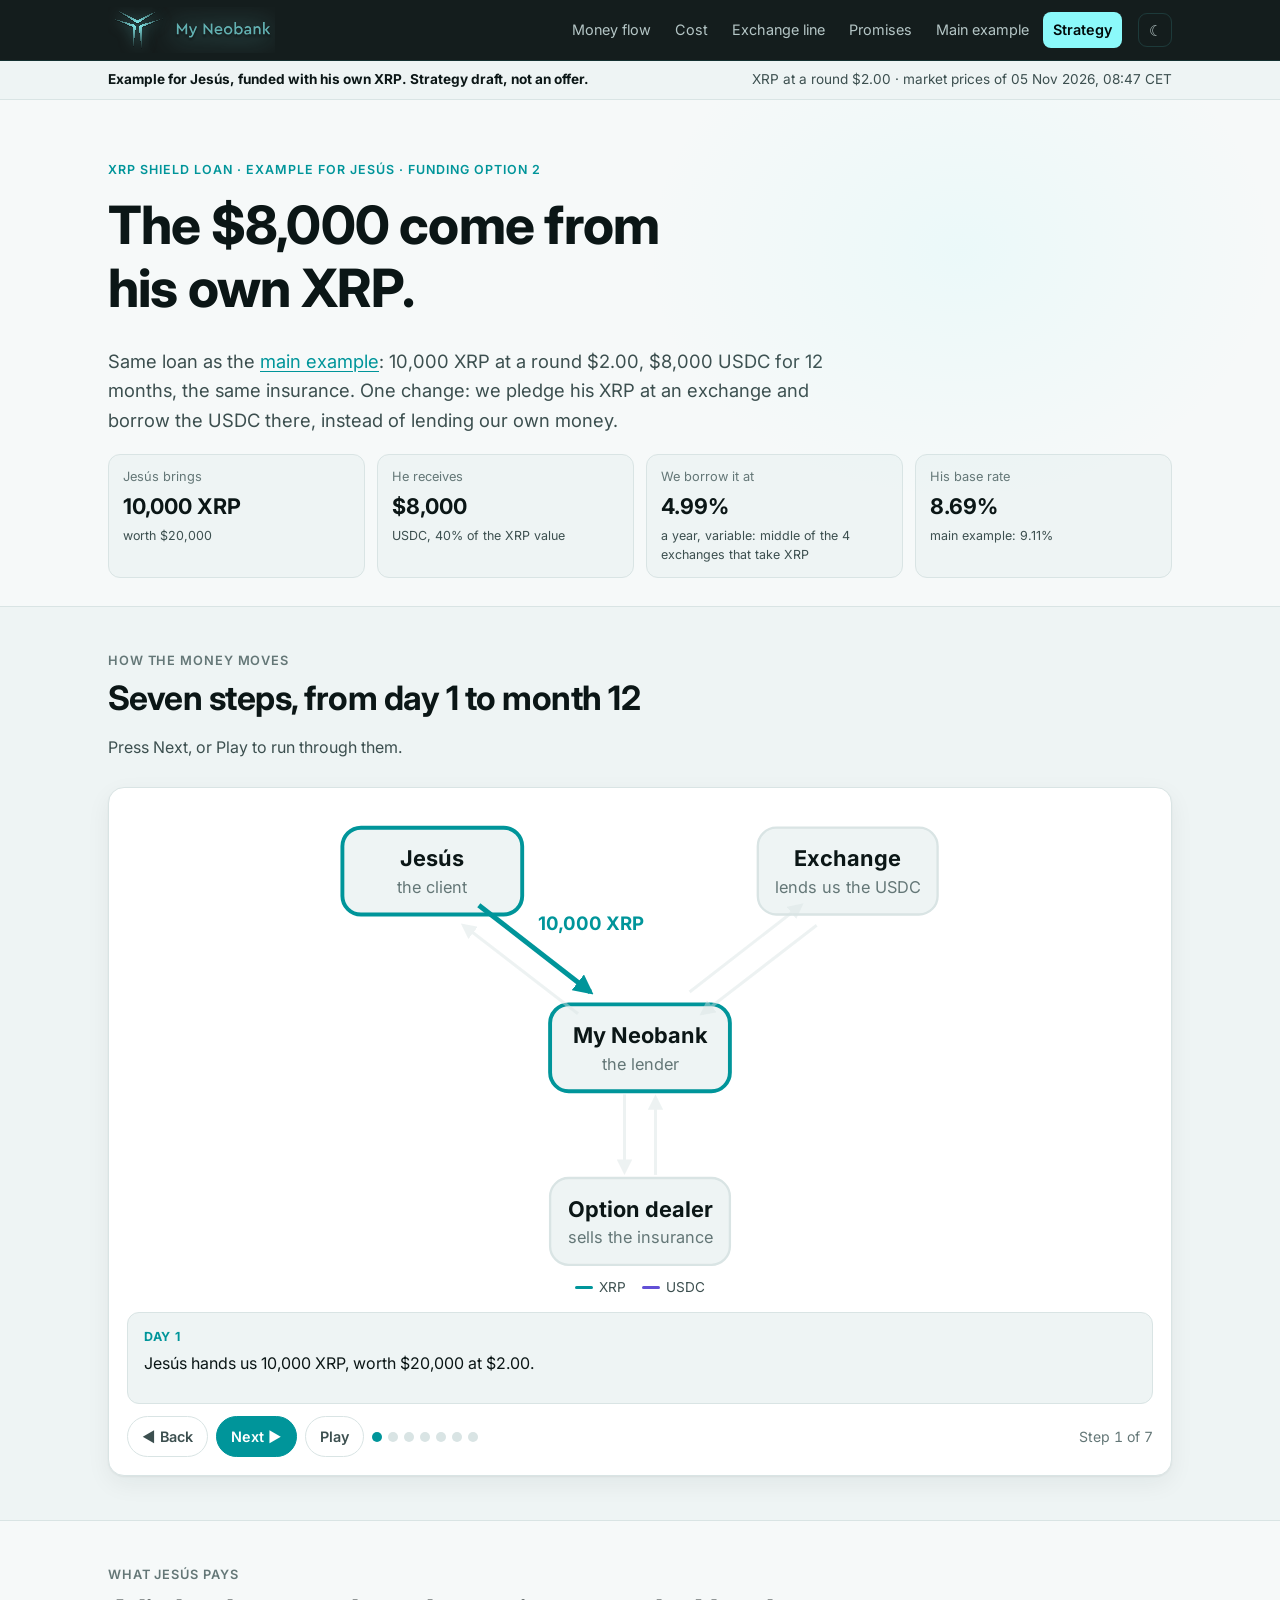
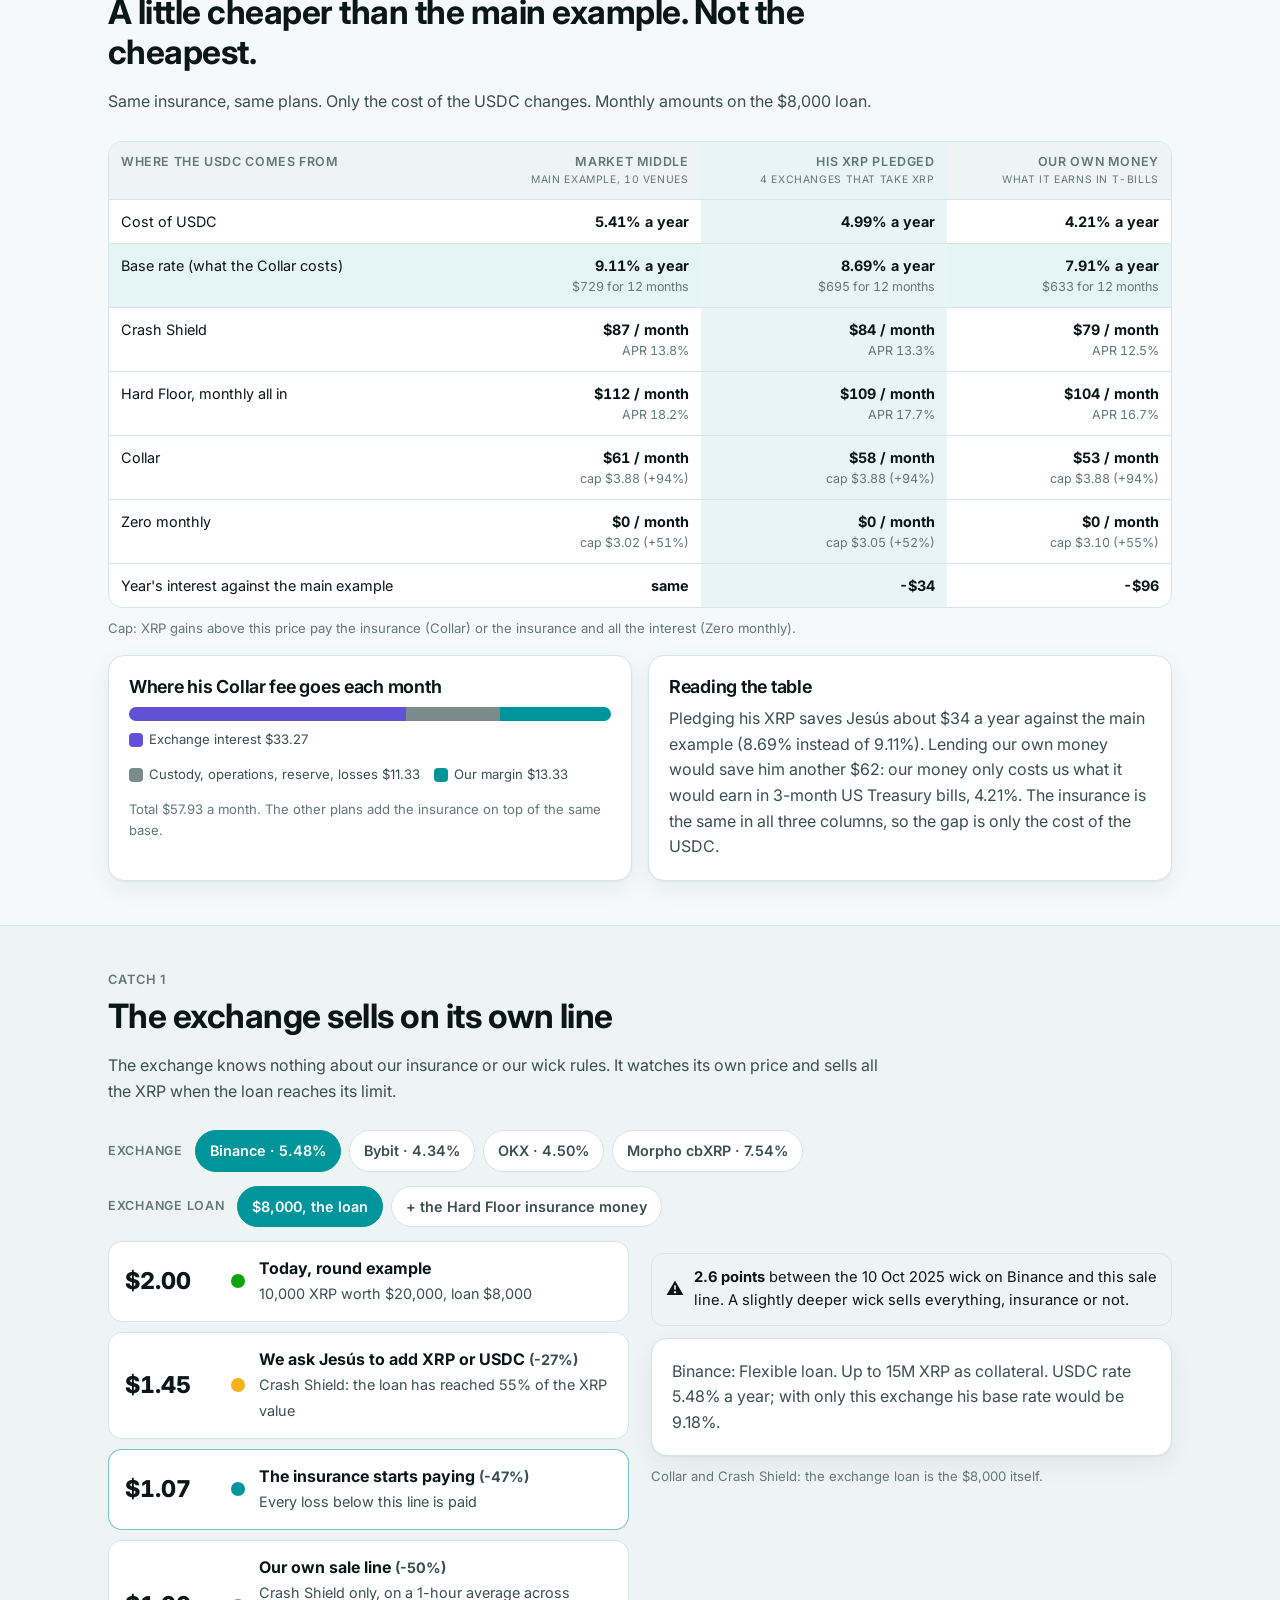
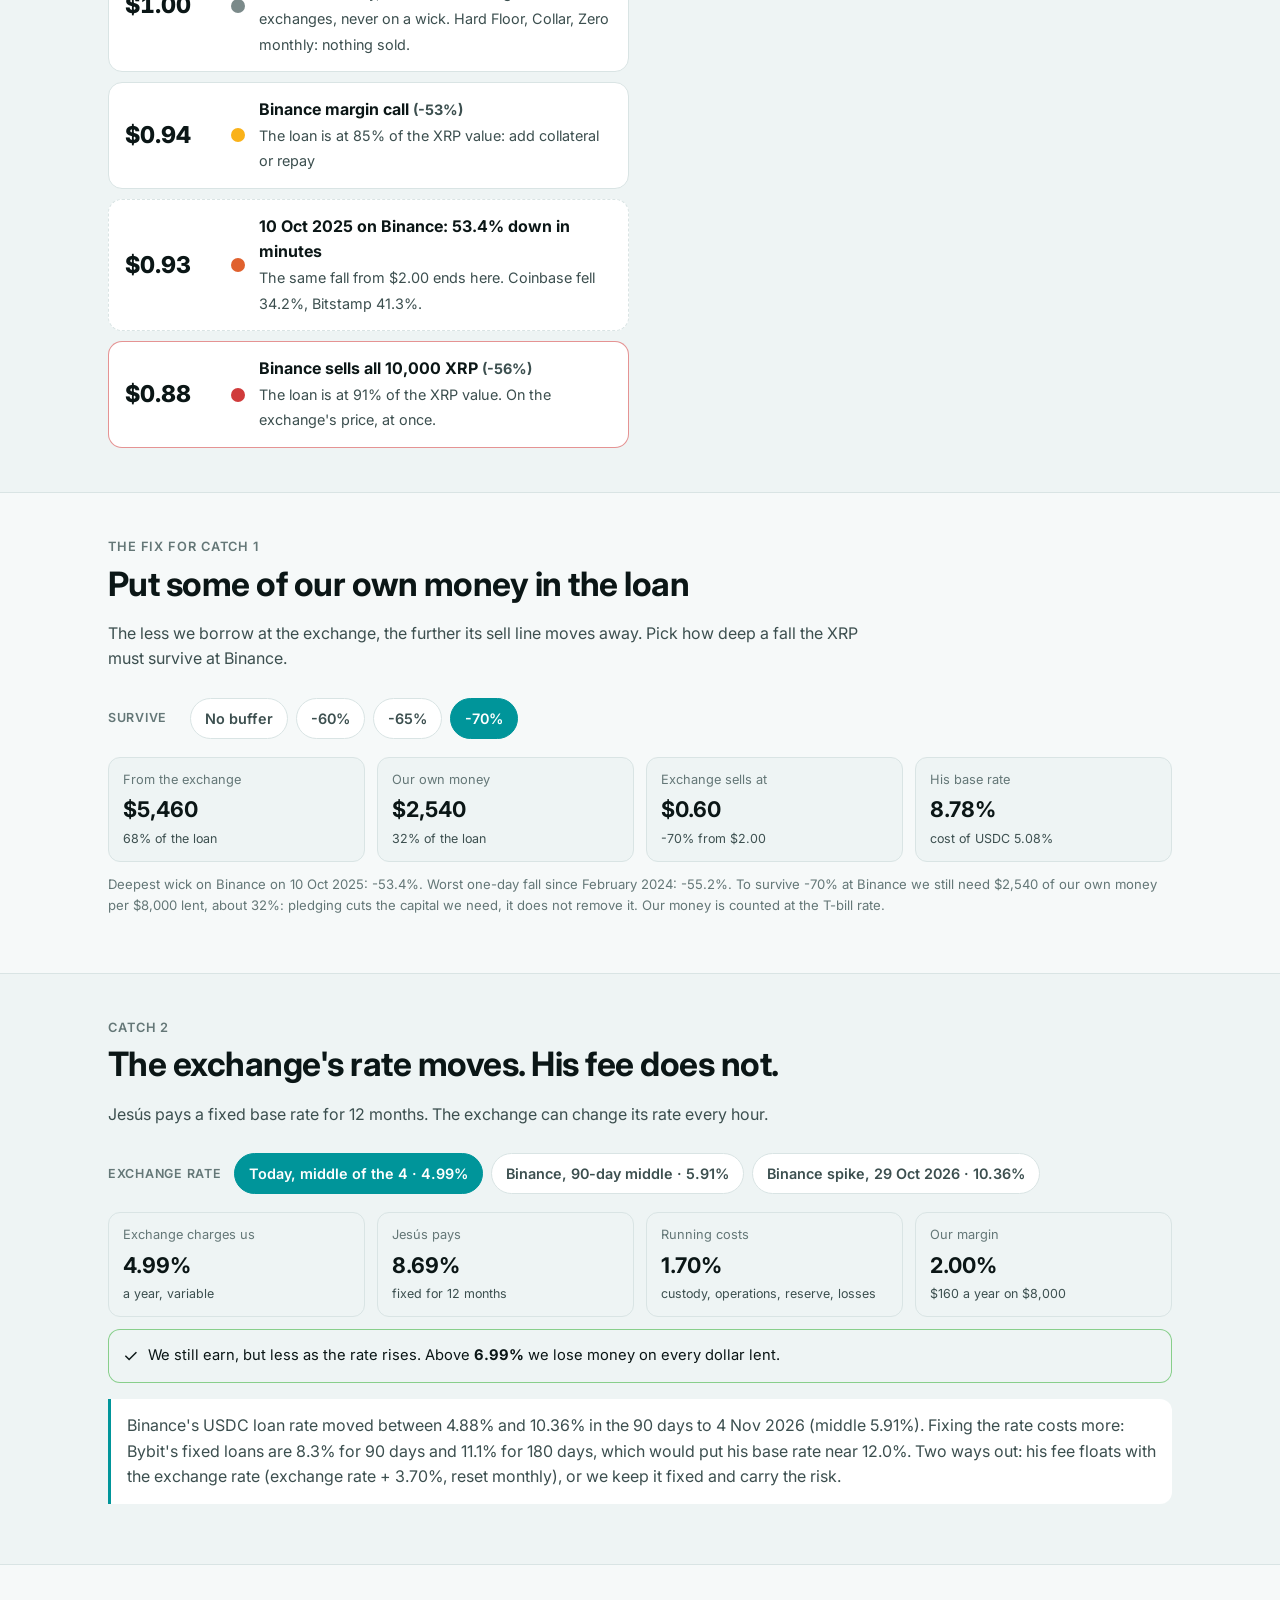
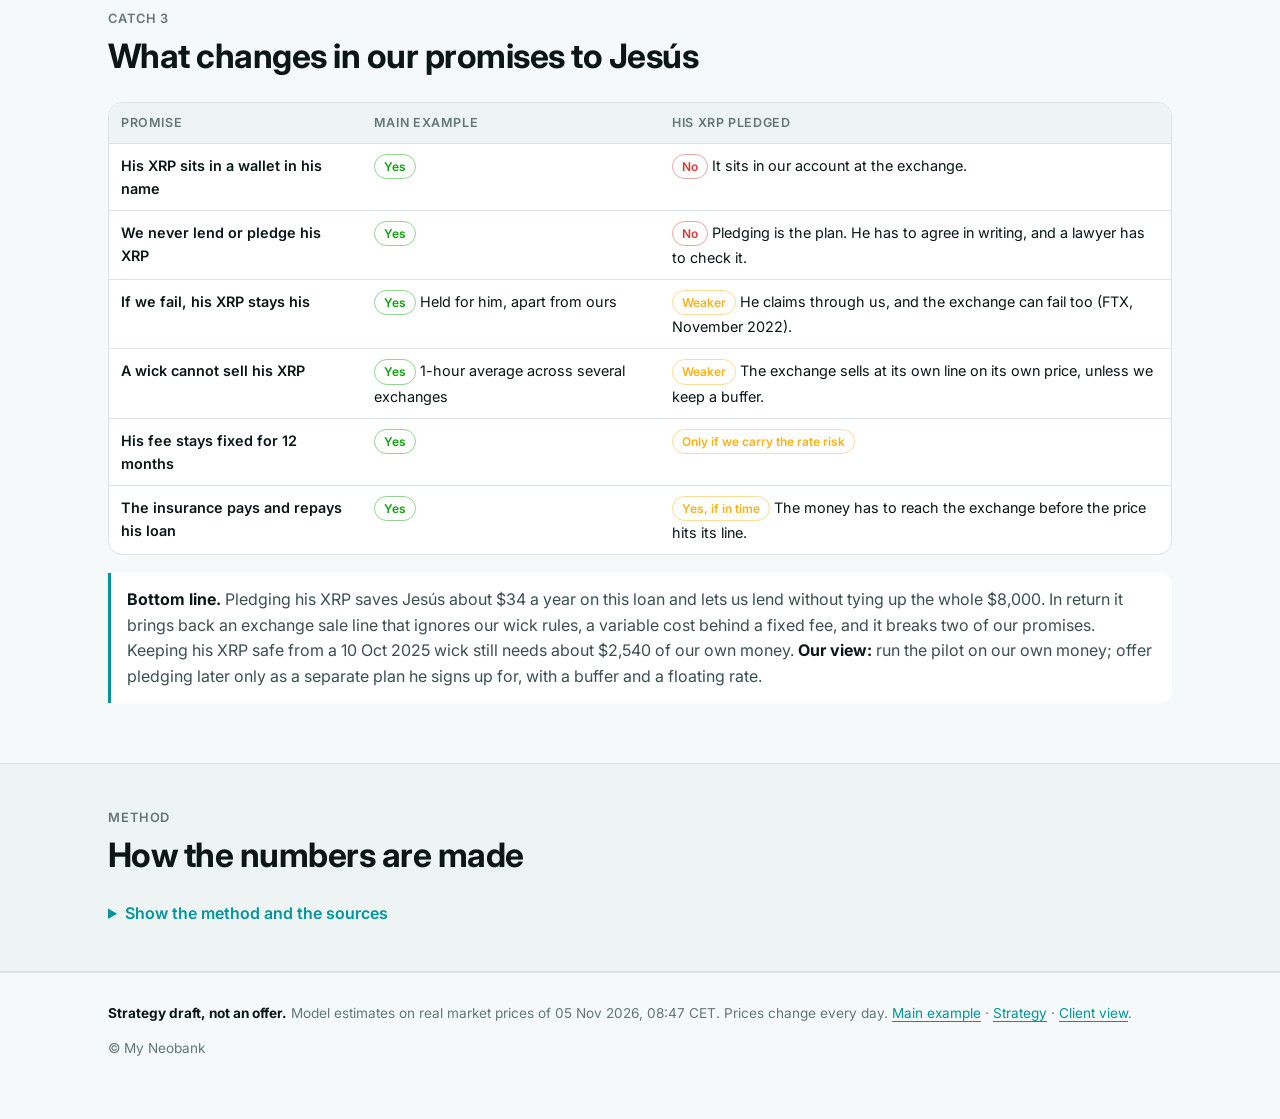
==== jesus-pledge.html @ 344ff929 "Add Jesús example funded by pledging his XRP at an exchange (5 Nov 2026 data) Co-Authored-By: Claude" ====
<!doctype html>
<html lang="en">
<head>
<meta charset="utf-8">
<meta name="viewport" content="width=device-width, initial-scale=1">
<meta name="robots" content="noindex, nofollow">
<title>Jesús, pledged XRP | My Neobank</title>
<meta name="description" content="The Jesús example funded with his own XRP: we pledge the 10,000 XRP at an exchange, borrow the USDC there and lend it to him. What it costs, and what it breaks.">
<link rel="icon" href="assets/favicon.svg" type="image/svg+xml">
<link rel="preconnect" href="https://fonts.googleapis.com">
<link rel="preconnect" href="https://fonts.gstatic.com" crossorigin>
<link href="https://fonts.googleapis.com/css2?family=Inter:wght@400;500;600;700;800&display=swap" rel="stylesheet">
<link rel="stylesheet" href="assets/style.css?v=7">
<style>
  .flow-card { padding: 18px; }
  .flow { display: block; width: 100%; max-width: 620px; height: auto; margin: 0 auto; }
  .flow .node rect { fill: var(--surface-2); stroke: var(--line); stroke-width: 1.5; transition: stroke .3s; }
  .flow .node.on rect { stroke: var(--brand); stroke-width: 2.5; }
  .flow .node .nm { fill: var(--text); font-size: 14px; font-weight: 700; }
  .flow .node .sb { fill: var(--muted); font-size: 10.5px; }
  .flow .arr { fill: none; stroke: var(--line); stroke-width: 2; opacity: .45; marker-end: url(#m-off); transition: opacity .35s, stroke .35s, stroke-width .35s; }
  .flow .arr.on { opacity: 1; stroke-width: 3.2; }
  .flow .arr.on.xrp { stroke: var(--brand); marker-end: url(#m-xrp); }
  .flow .arr.on.usd { stroke: var(--series-3); marker-end: url(#m-usd); }
  .flow .lab { font-size: 12px; font-weight: 700; opacity: 0; transition: opacity .35s; }
  .flow .lab.on { opacity: 1; }
  .flow .lab.xrp { fill: var(--brand); } .flow .lab.usd { fill: var(--series-3); }
  .flow-key { display: flex; gap: 16px; flex-wrap: wrap; justify-content: center; font-size: .85rem; color: var(--text-2); margin-top: 6px; }
  .flow-key i { display: inline-block; width: 18px; height: 3px; border-radius: 2px; vertical-align: middle; margin-right: 6px; }
  .cap { margin-top: 14px; padding: 14px 16px; border-radius: 12px; background: var(--surface-2); border: 1px solid var(--line); min-height: 92px; }
  .cap .tag { font-size: .78rem; font-weight: 700; letter-spacing: .06em; text-transform: uppercase; color: var(--brand); }
  .cap p { margin: 4px 0 0; color: var(--text); }
  .stepper { display: flex; gap: 8px; align-items: center; flex-wrap: wrap; margin-top: 12px; }
  .stepper .count { color: var(--muted); font-size: .88rem; margin-left: auto; font-variant-numeric: tabular-nums; }
  .dots { display: flex; gap: 6px; }
  .dots button { width: 10px; height: 10px; border-radius: 50%; border: 0; padding: 0; background: var(--line); cursor: pointer; }
  .dots button[aria-current="step"] { background: var(--brand); }
  .ways th.pl, .ways td.pl { background: color-mix(in srgb, var(--brand) 9%, transparent); }
  .ways th small, .ways td small { display: block; font-weight: 400; color: var(--muted); }
  .ways td.num { white-space: nowrap; }
  .split { display: flex; height: 14px; border-radius: 7px; overflow: hidden; margin: 10px 0 8px; }
  .split i { display: block; height: 100%; }
  .rung.warn .dot { background: var(--warning); }
  .rung.ours .dot { background: var(--neutral); }
  .rung.wick .dot { background: var(--series-plain); }
  .rung.wick { border-style: dashed; }
  .rung.sell { border-color: color-mix(in srgb, var(--critical) 55%, transparent); }
  .status.good { border-color: color-mix(in srgb, var(--good) 45%, transparent); }
  .status.bad { border-color: color-mix(in srgb, var(--critical) 55%, transparent); }
  .venue-row { margin: 4px 0 14px; }
  .prom td:first-child { font-weight: 600; color: var(--text); }
  @media (prefers-reduced-motion: reduce) { .flow * { transition: none !important; } }
</style>
</head>
<body>
<header class="top">
  <div class="wrap">
    <a class="logo" href="index.html" aria-label="My Neobank home"><img src="assets/logo.svg" alt="My Neobank"></a>
    <nav class="nav" aria-label="Sections">
      <a class="hide-sm" href="#flow">Money flow</a>
      <a class="hide-sm" href="#cost">Cost</a>
      <a class="hide-sm" href="#line">Exchange line</a>
      <a class="hide-sm" href="#promises">Promises</a>
      <a class="hide-xs" href="jesus.html">Main example</a>
      <a class="cta" href="strategy.html">Strategy</a>
    </nav>
    <button class="theme-btn" type="button" aria-label="Switch theme"></button>
  </div>
</header>
<div class="banner"><div class="wrap"><span><strong>Example for Jesús, funded with his own XRP. Strategy draft, not an offer.</strong></span><span>XRP at a round $2.00 &middot; market prices of <span data-snap="generated_cet"></span></span></div></div>

<main>
<section class="hero">
  <div class="wrap">
    <span class="eyebrow">XRP Shield Loan &middot; example for Jesús &middot; funding option 2</span>
    <h1>The $8,000 come from<br>his own XRP.</h1>
    <p class="lead">Same loan as the <a href="jesus.html">main example</a>: 10,000 XRP at a round $2.00, $8,000 USDC for 12 months, the same insurance.
      One change: we pledge his XRP at an exchange and borrow the USDC there, instead of lending our own money.</p>
    <div class="out facts">
      <div class="o"><div class="k">Jesús brings</div><div class="v">10,000 XRP</div><div class="h">worth $20,000</div></div>
      <div class="o"><div class="k">He receives</div><div class="v">$8,000</div><div class="h">USDC, 40% of the XRP value</div></div>
      <div class="o"><div class="k">We borrow it at</div><div class="v" id="f-fund"></div><div class="h">a year, variable: middle of the 4 exchanges that take XRP</div></div>
      <div class="o"><div class="k">His base rate</div><div class="v" id="f-base"></div><div class="h">main example: <span id="f-main"></span></div></div>
    </div>
  </div>
</section>

<section class="alt" id="flow">
  <div class="wrap">
    <div class="section-head"><div class="kicker">How the money moves</div><h2>Seven steps, from day 1 to month 12</h2>
      <p>Press Next, or Play to run through them.</p></div>
    <div class="card flow-card">
      <svg class="flow" viewBox="0 0 400 300" role="img" aria-labelledby="flow-t">
        <title id="flow-t">Money flow: Jesús, My Neobank, the exchange and the option dealer</title>
        <defs>
          <marker id="m-off" viewBox="0 0 10 10" refX="8" refY="5" markerWidth="5" markerHeight="5" orient="auto-start-reverse"><path d="M0 0L10 5L0 10z" style="fill:var(--line)"/></marker>
          <marker id="m-xrp" viewBox="0 0 10 10" refX="8" refY="5" markerWidth="4" markerHeight="4" orient="auto-start-reverse"><path d="M0 0L10 5L0 10z" style="fill:var(--brand)"/></marker>
          <marker id="m-usd" viewBox="0 0 10 10" refX="8" refY="5" markerWidth="4" markerHeight="4" orient="auto-start-reverse"><path d="M0 0L10 5L0 10z" style="fill:var(--series-3)"/></marker>
        </defs>
        <g class="node" data-n="J"><rect x="8" y="14" width="116" height="56" rx="12"/><text class="nm" x="66" y="39" text-anchor="middle">Jesús</text><text class="sb" x="66" y="56" text-anchor="middle">the client</text></g>
        <g class="node" data-n="E"><rect x="276" y="14" width="116" height="56" rx="12"/><text class="nm" x="334" y="39" text-anchor="middle">Exchange</text><text class="sb" x="334" y="56" text-anchor="middle">lends us the USDC</text></g>
        <g class="node" data-n="M"><rect x="142" y="128" width="116" height="56" rx="12"/><text class="nm" x="200" y="153" text-anchor="middle">My Neobank</text><text class="sb" x="200" y="170" text-anchor="middle">the lender</text></g>
        <g class="node" data-n="D"><rect x="142" y="240" width="116" height="56" rx="12"/><text class="nm" x="200" y="265" text-anchor="middle">Option dealer</text><text class="sb" x="200" y="282" text-anchor="middle">sells the insurance</text></g>
        <line class="arr" data-a="jm" x1="96" y1="64" x2="168" y2="120"/>
        <line class="arr" data-a="mj" x1="160" y1="134" x2="86" y2="77"/>
        <line class="arr" data-a="me" x1="232" y1="120" x2="304" y2="64"/>
        <line class="arr" data-a="em" x1="314" y1="77" x2="240" y2="134"/>
        <line class="arr" data-a="md" x1="190" y1="186" x2="190" y2="236"/>
        <line class="arr" data-a="dm" x1="210" y1="238" x2="210" y2="188"/>
        <text class="lab" data-l="jm" x="134" y="80"></text>
        <text class="lab" data-l="mj" x="14" y="104"></text>
        <text class="lab" data-l="me" x="266" y="80" text-anchor="end"></text>
        <text class="lab" data-l="em" x="390" y="104" text-anchor="end"></text>
        <text class="lab" data-l="md" x="182" y="216" text-anchor="end"></text>
        <text class="lab" data-l="dm" x="218" y="216"></text>
      </svg>
      <div class="flow-key"><span><i style="background:var(--brand)"></i>XRP</span><span><i style="background:var(--series-3)"></i>USDC</span></div>
      <div class="cap" aria-live="polite"><div class="tag" id="cap-tag"></div><p id="cap-text"></p></div>
      <div class="stepper">
        <button class="chip" type="button" id="st-back">&#9664; Back</button>
        <button class="chip" type="button" id="st-next" aria-pressed="true">Next &#9654;</button>
        <button class="chip" type="button" id="st-play">Play</button>
        <div class="dots" id="st-dots" aria-label="Steps"></div>
        <span class="count" id="st-count"></span>
      </div>
    </div>
  </div>
</section>

<section id="cost">
  <div class="wrap">
    <div class="section-head"><div class="kicker">What Jesús pays</div><h2>A little cheaper than the main example. Not the cheapest.</h2>
      <p>Same insurance, same plans. Only the cost of the USDC changes. Monthly amounts on the $8,000 loan.</p></div>
    <div class="tbl-wrap"><table class="ways">
      <thead><tr><th>Where the USDC comes from</th><th class="num">Market middle<small>main example, 10 venues</small></th><th class="num pl">His XRP pledged<small>4 exchanges that take XRP</small></th><th class="num">Our own money<small>what it earns in T-bills</small></th></tr></thead>
      <tbody id="w-tbl"></tbody></table></div>
    <p class="note" style="margin-top:10px">Cap: XRP gains above this price pay the insurance (Collar) or the insurance and all the interest (Zero monthly).</p>
    <div class="grid g2" style="margin-top:16px">
      <div class="card"><h3>Where his Collar fee goes each month</h3>
        <div class="split" id="sp-bar"></div>
        <div class="feekey" id="sp-key"></div>
        <p class="note" id="sp-note" style="margin-top:10px"></p></div>
      <div class="card"><h3>Reading the table</h3><p id="w-note"></p></div>
    </div>
  </div>
</section>

<section class="alt" id="line">
  <div class="wrap">
    <div class="section-head"><div class="kicker">Catch 1</div><h2>The exchange sells on its own line</h2>
      <p>The exchange knows nothing about our insurance or our wick rules. It watches its own price and sells all the XRP when the loan reaches its limit.</p></div>
    <div class="btnrow venue-row" id="v-row"><span class="lbl">Exchange</span></div>
    <div class="btnrow venue-row"><span class="lbl">Exchange loan</span>
      <button class="chip" type="button" data-what="loan">$8,000, the loan</button>
      <button class="chip" type="button" data-what="floor">+ the Hard Floor insurance money</button>
    </div>
    <div class="cols">
      <div class="ladder" id="ladder"></div>
      <div>
        <div class="status" id="l-status"></div>
        <div class="card" style="margin-top:12px"><p id="l-venue"></p></div>
        <p class="note" style="margin-top:10px" id="l-note"></p>
      </div>
    </div>
  </div>
</section>

<section id="buffer">
  <div class="wrap">
    <div class="section-head"><div class="kicker">The fix for catch 1</div><h2>Put some of our own money in the loan</h2>
      <p>The less we borrow at the exchange, the further its sell line moves away. Pick how deep a fall the XRP must survive at <span id="b-venue"></span>.</p></div>
    <div class="btnrow" id="b-row"><span class="lbl">Survive</span></div>
    <div class="out facts" id="b-out"></div>
    <p class="note" style="margin-top:12px" id="b-note"></p>
  </div>
</section>

<section class="alt" id="rate">
  <div class="wrap">
    <div class="section-head"><div class="kicker">Catch 2</div><h2>The exchange's rate moves. His fee does not.</h2>
      <p>Jesús pays a fixed base rate for 12 months. The exchange can change its rate every hour.</p></div>
    <div class="btnrow" id="r-row"><span class="lbl">Exchange rate</span></div>
    <div class="out facts" id="r-out"></div>
    <div class="status" id="r-status"></div>
    <div class="callout"><p id="r-note"></p></div>
  </div>
</section>

<section id="promises">
  <div class="wrap">
    <div class="section-head"><div class="kicker">Catch 3</div><h2>What changes in our promises to Jesús</h2></div>
    <div class="tbl-wrap"><table class="prom">
      <thead><tr><th>Promise</th><th>Main example</th><th>His XRP pledged</th></tr></thead>
      <tbody>
        <tr><td>His XRP sits in a wallet in his name</td><td><span class="pill ok">Yes</span></td><td><span class="pill bad">No</span> It sits in our account at the exchange.</td></tr>
        <tr><td>We never lend or pledge his XRP</td><td><span class="pill ok">Yes</span></td><td><span class="pill bad">No</span> Pledging is the plan. He has to agree in writing, and a lawyer has to check it.</td></tr>
        <tr><td>If we fail, his XRP stays his</td><td><span class="pill ok">Yes</span> Held for him, apart from ours</td><td><span class="pill warn">Weaker</span> He claims through us, and the exchange can fail too (FTX, November 2022).</td></tr>
        <tr><td>A wick cannot sell his XRP</td><td><span class="pill ok">Yes</span> 1-hour average across several exchanges</td><td><span class="pill warn">Weaker</span> The exchange sells at its own line on its own price, unless we keep a buffer.</td></tr>
        <tr><td>His fee stays fixed for 12 months</td><td><span class="pill ok">Yes</span></td><td><span class="pill warn">Only if we carry the rate risk</span></td></tr>
        <tr><td>The insurance pays and repays his loan</td><td><span class="pill ok">Yes</span></td><td><span class="pill warn">Yes, if in time</span> The money has to reach the exchange before the price hits its line.</td></tr>
      </tbody></table></div>
    <div class="callout" style="margin-top:18px"><p id="bottom"></p></div>
  </div>
</section>

<section class="alt" id="method">
  <div class="wrap">
    <div class="section-head"><div class="kicker">Method</div><h2>How the numbers are made</h2></div>
    <details class="more"><summary>Show the method and the sources</summary>
      <ul class="clean">
        <li><strong>Same model as the <a href="jesus.html">main example</a></strong>, same snapshot: option prices from Deribit pulled <span data-snap="generated_utc"></span>, USDC rates read <span id="m-fund"></span>. All dollar figures use XRP at $2.00 and a 40% loan.</li>
        <li><strong>His XRP pledged</strong>: cost of USDC = middle of the 4 venues in the USDC table that accept XRP as collateral (<span id="m-venues"></span>), plus the same <span id="m-run"></span> for custody, operations, reserve and losses and the same <span id="m-margin"></span> margin.</li>
        <li><strong>Our own money</strong> is counted at what it would earn in 3-month US Treasury bills: <span id="m-tbill"></span>.</li>
        <li><strong>Exchange lines</strong> from the exchanges' own pages and public loan data, checked 5 Nov 2026: Binance borrow up to 78%, margin call 85%, sale 91%; Bybit 80%, 87%, 95%; Morpho cbXRP sale at 62.5%; OKX has no fixed line (margin account, XRP counted at 97%). Which price each exchange uses to decide a sale was not checked.</li>
        <li><strong>10 Oct 2025</strong>: lowest 1-minute price on Binance, Coinbase and Bitstamp against 20:30 UTC that evening. A fall of the same size is applied to $2.00.</li>
        <li><strong>Buffer</strong>: the exchange loan is cut until its sale line sits at the chosen fall; the rest of the $8,000 is our own money at the T-bill rate.</li>
        <li><strong>Rate moves</strong>: Binance flexible USDC loan rate over the 90 days to <span id="m-b90"></span>; Bybit fixed-rate loans read 5 Nov 2026. Our margin = his base rate minus the exchange rate minus <span id="m-run2"></span> running costs.</li>
        <li>Exchange penalties on a sale, withdrawal fees and taxes are not included.</li>
      </ul>
    </details>
  </div>
</section>
</main>

<footer>
  <div class="wrap">
    <p><strong>Strategy draft, not an offer.</strong> Model estimates on real market prices of <span data-snap="generated_cet"></span>. Prices change every day. <a href="jesus.html">Main example</a> &middot; <a href="strategy.html">Strategy</a> &middot; <a href="index.html">Client view</a>.</p>
    <p>&copy; My Neobank</p>
  </div>
</footer>

<script src="data/pledge_dates.js?v=1"></script>
<script>
(function () {
  /* one pledge file per day, built from the snapshot of the same day */
  var L = window.PLEDGE_DATES || [], d = new URLSearchParams(location.search).get("d");
  if (L.indexOf(d) < 0) d = L[L.length - 1];
  window.SNAP_DATES = [d]; window.SNAP_DATE = d;
  document.write('<script src="data/snap_' + d + '.js?v=7"><\/script><script src="data/pledge_' + d + '.js?v=1"><\/script>');
})();
</script>
<script src="assets/app.js?v=7"></script>
<script>
(function () {
  const { usd, pct, px } = window.XS;
  const P = window.PLEDGE, PRICE = 2.0, Q = 10000, V = Q * PRICE;
  const $ = q => document.querySelector(q), $$ = q => Array.from(document.querySelectorAll(q));
  const set = (id, v) => { const e = document.getElementById(id); if (e) e.textContent = v; };
  const html = (id, v) => { const e = document.getElementById(id); if (e) e.innerHTML = v; };
  const fall = x => "-" + Math.round((1 - x) * 100) + "%";
  const up = x => "+" + Math.round((x - 1) * 100) + "%";

  document.addEventListener("DOMContentLoaded", () => {
    if (!P) { $("main").innerHTML = '<section><div class="wrap"><p>No data for this example yet.</p></div></section>'; return; }
    const L = V * P.ltv / 100, W = P.ways, wp = W.pledge, wm = W.main, wo = W.own;
    const mo = f => usd(L * f / 100);              /* f = % of the loan, per month */
    const yr = r => L * r / 100;                    /* r = % a year, in dollars */
    const bin = P.venues.find(v => v.name === "Binance");
    const wickX = 1 + P.wick.drops.Binance / 100;

    set("f-fund", pct(wp.fund, 2)); set("f-base", pct(wp.base, 2)); set("f-main", pct(wm.base, 2));

    /* ---------- money flow ---------- */
    const colM = yr(wp.base) / 12, intM = yr(wp.fund) / 12, runM = yr(P.stack.run) / 12, marM = yr(P.stack.margin) / 12;
    const steps = [
      { tag: "Day 1", n: ["J", "M"], a: { jm: ["xrp", "10,000 XRP"] },
        t: `Jesús hands us 10,000 XRP, worth ${usd(V)} at $2.00.` },
      { tag: "Day 1", n: ["M", "E"], a: { me: ["xrp", "10,000 XRP"] },
        t: "We pledge the same 10,000 XRP at an exchange. From now on they sit in our account there, not in a wallet in his name." },
      { tag: "Day 1", n: ["E", "M"], a: { em: ["usd", usd(L) + " USDC"] },
        t: `The exchange lends us ${usd(L)} USDC against them at ${pct(wp.fund, 2)} a year. The rate is variable: the exchange can change it any hour.` },
      { tag: "Day 1", n: ["M", "J", "D"], a: { mj: ["usd", usd(L) + " USDC"], md: ["usd", "insurance"] },
        t: `We send Jesús ${usd(L)} USDC and buy the insurance on his 10,000 XRP from an option dealer.` },
      { tag: "Every month", n: ["J", "M", "E"], a: { jm: ["usd", usd(colM, 2) + " fee"], me: ["usd", usd(intM, 2)] },
        t: `Jesús pays his fee (Collar: ${usd(colM, 2)}). ${usd(intM, 2)} goes to the exchange as interest, ${usd(runM, 2)} covers custody, operations, reserve and losses, ${usd(marM, 2)} is our margin.` },
      { tag: "Month 12", n: ["J", "M", "E"], a: { jm: ["usd", usd(L)], me: ["usd", usd(L)], em: ["xrp", "10,000 XRP"], mj: ["xrp", "10,000 XRP"] },
        t: `Jesús repays ${usd(L)}. We repay the exchange, the exchange releases the XRP, and we return his 10,000 XRP.` },
      { tag: "If XRP crashes", n: ["D", "M", "E"], a: { dm: ["usd", "insurance pays"], me: ["usd", "in time?"] },
        t: `Below ${px(P.strike_x * PRICE)} the insurance pays us. That money comes from the dealer, while the exchange holds the XRP and sells at its own line (Binance: ${px(bin.sell_x * PRICE)}). We must move the money to the exchange before the price gets there.` },
    ];
    let cur = 0, timer = null;
    const dots = document.getElementById("st-dots");
    dots.innerHTML = steps.map((s, i) => `<button type="button" aria-label="Step ${i + 1}"></button>`).join("");
    const dotBtns = Array.from(dots.children);
    dotBtns.forEach((b, i) => b.addEventListener("click", () => { stop(); show(i); }));
    function show(i) {
      cur = Math.max(0, Math.min(steps.length - 1, i));
      const s = steps[cur];
      $$(".flow .node").forEach(g => g.classList.toggle("on", s.n.includes(g.dataset.n)));
      $$(".flow .arr").forEach(a => { const k = s.a[a.dataset.a]; a.setAttribute("class", "arr" + (k ? " on " + k[0] : "")); });
      $$(".flow .lab").forEach(l => { const k = s.a[l.dataset.l]; l.setAttribute("class", "lab" + (k ? " on " + k[0] : "")); if (k) l.textContent = k[1]; });
      set("cap-tag", s.tag); set("cap-text", s.t); set("st-count", `Step ${cur + 1} of ${steps.length}`);
      dotBtns.forEach((b, j) => { if (j === cur) b.setAttribute("aria-current", "step"); else b.removeAttribute("aria-current"); });
    }
    function stop() { if (timer) { clearInterval(timer); timer = null; } set("st-play", "Play"); $("#st-play").setAttribute("aria-pressed", "false"); }
    $("#st-next").addEventListener("click", () => { stop(); show(cur + 1 >= steps.length ? 0 : cur + 1); });
    $("#st-back").addEventListener("click", () => { stop(); show(cur - 1); });
    $("#st-play").addEventListener("click", () => {
      if (timer) { stop(); return; }
      if (cur >= steps.length - 1) show(0);
      set("st-play", "Pause"); $("#st-play").setAttribute("aria-pressed", "true");
      timer = setInterval(() => { if (cur >= steps.length - 1) { stop(); return; } show(cur + 1); }, 3800);
    });
    show(0);

    /* ---------- cost table ---------- */
    const cell = (w, main, sub) => `<td class="num${w === wp ? " pl" : ""}"><strong>${main}</strong>${sub ? `<small>${sub}</small>` : ""}</td>`;
    const rows = [
      ["Cost of USDC", w => [pct(w.fund, 2) + " a year", ""]],
      ["Base rate (what the Collar costs)", w => [pct(w.base, 2) + " a year", usd(yr(w.base)) + " for 12 months"]],
      ["Crash Shield", w => [mo(w.crash.month) + " / month", "APR " + pct(w.crash.apr)]],
      ["Hard Floor, monthly all in", w => [mo(w.floor.month) + " / month", "APR " + pct(w.floor.apr)]],
      ["Collar", w => [usd(yr(w.base) / 12) + " / month", "cap " + px(w.collar.cap_x * PRICE) + " (" + up(w.collar.cap_x) + ")"]],
      ["Zero monthly", w => ["$0 / month", w.zero.cap_x ? "cap " + px(w.zero.cap_x * PRICE) + " (" + up(w.zero.cap_x) + ")" : "not possible"]],
      ["Year's interest against the main example", w => [w === wm ? "same" : usd(yr(w.base - wm.base)), ""]],
    ];
    html("w-tbl", rows.map(([n, f]) => `<tr${n.startsWith("Base") ? ' class="hl"' : ""}><td>${n}</td>${[wm, wp, wo].map(w => { const [a, b] = f(w); return cell(w, a, b); }).join("")}</tr>`).join(""));
    const save = yr(wm.base - wp.base), more = yr(wp.base - wo.base);
    set("w-note", `Pledging his XRP saves Jesús about ${usd(save)} a year against the main example (${pct(wp.base, 2)} instead of ${pct(wm.base, 2)}). Lending our own money would save him another ${usd(more)}: our money only costs us what it would earn in 3-month US Treasury bills, ${pct(P.tbill, 2)}. The insurance is the same in all three columns, so the gap is only the cost of the USDC.`);
    const parts = [["var(--series-3)", "Exchange interest", intM], ["var(--neutral)", "Custody, operations, reserve, losses", runM], ["var(--brand)", "Our margin", marM]];
    html("sp-bar", parts.map(p => `<i style="background:${p[0]};width:${(p[2] / colM * 100).toFixed(1)}%"></i>`).join(""));
    html("sp-key", parts.map(p => `<span><i style="background:${p[0]}"></i>${p[1]} ${usd(p[2], 2)}</span>`).join(""));
    set("sp-note", `Total ${usd(colM, 2)} a month. The other plans add the insurance on top of the same base.`);

    /* ---------- exchange line ---------- */
    const st = { v: "Binance", what: "loan", fall: 0.70, rate: 0 };
    html("v-row", '<span class="lbl">Exchange</span>' + P.venues.map(v => `<button class="chip" type="button" data-v="${v.name}">${v.name.replace(", Base (cbXRP)", " cbXRP")} &middot; ${pct(v.apr, 2)}</button>`).join(""));
    $$("[data-v]").forEach(b => b.addEventListener("click", () => { st.v = b.dataset.v; line(); buffer(); }));
    $$("[data-what]").forEach(b => b.addEventListener("click", () => { st.what = b.dataset.what; line(); }));

    function line() {
      const v = P.venues.find(x => x.name === st.v), fl = st.what === "floor";
      $$("[data-v]").forEach(b => b.setAttribute("aria-pressed", String(b.dataset.v === st.v)));
      $$("[data-what]").forEach(b => b.setAttribute("aria-pressed", String(b.dataset.what === st.what)));
      const loanEx = fl ? L * (1 + P.prem / 100) : L;
      const R = [
        { x: 1, c: "now", b: "Today, round example", s: `10,000 XRP worth ${usd(V)}, loan ${usd(L)}` },
        { x: P.topup_x, c: "top", b: "We ask Jesús to add XRP or USDC", s: "Crash Shield: the loan has reached 55% of the XRP value" },
        { x: P.strike_x, c: "shield", b: "The insurance starts paying", s: "Every loss below this line is paid" },
        { x: P.liq_x, c: "ours", b: "Our own sale line", s: "Crash Shield only, on a 1-hour average across exchanges, never on a wick. Hard Floor, Collar, Zero monthly: nothing sold." },
        { x: wickX, c: "wick", nf: true, b: `${P.wick.date} on Binance: ${Math.abs(P.wick.drops.Binance)}% down in minutes`, s: `The same fall from $2.00 ends here. Coinbase fell ${Math.abs(P.wick.drops.Coinbase)}%, Bitstamp ${Math.abs(P.wick.drops.Bitstamp)}%.` },
      ];
      let sellX = null;
      if (v.sell) {
        sellX = fl ? v.sell_x_floor : v.sell_x;
        if (v.call) R.push({ x: v.call_x * loanEx / L, c: "warn", b: `${v.name} margin call`, s: `The loan is at ${v.call}% of the XRP value: add collateral or repay` });
        R.push({ x: sellX, c: "sell", b: `${v.name} sells all 10,000 XRP`, s: `The loan is at ${v.sell}% of the XRP value. On the exchange's price, at once.` });
      }
      R.sort((a, b) => b.x - a.x);
      html("ladder", R.map(r => `<div class="rung ${r.c}"><div class="p">${px(r.x * PRICE)}</div><div class="dot"></div><div class="t"><b>${r.b} ${r.x < 1 && !r.nf ? `<span>(${fall(r.x)})</span>` : ""}</b><span>${r.s}</span></div></div>`).join(""));
      const S = $("#l-status");
      if (!v.sell) { S.className = "status"; S.innerHTML = '<span class="ico">?</span><span>No fixed line to draw. Not modelled.</span>'; }
      else if (sellX > P.strike_x) { S.className = "status bad"; S.innerHTML = `<span class="ico">&#10007;</span><span><strong>Not usable for this product.</strong> It sells at ${px(sellX * PRICE)} (${fall(sellX)}), before our insurance even starts at ${px(P.strike_x * PRICE)}.</span>`; }
      else if (sellX >= wickX) { S.className = "status bad"; S.innerHTML = `<span class="ico">&#10007;</span><span><strong>The ${P.wick.date} wick reaches this line.</strong> ${v.name} would have sold all 10,000 XRP in minutes, if it used Binance's price that night.</span>`; }
      else { const gap = ((wickX - sellX) * 100).toFixed(1); S.className = "status"; S.innerHTML = `<span class="ico">&#9888;</span><span><strong>${gap} points</strong> between the ${P.wick.date} wick on Binance and this sale line. A slightly deeper wick sells everything, insurance or not.</span>`; }
      set("l-venue", `${v.name}: ${v.note} USDC rate ${pct(v.apr, 2)} a year${v.base_alone ? `; with only this exchange his base rate would be ${pct(v.base_alone, 2)}` : ""}.`);
      set("l-note", fl ? `Hard Floor: we pay the ${usd(L * P.prem / 100)} insurance on day 1. Borrowed at the exchange too, its loan is ${usd(loanEx)} and its line moves up.` : "Collar and Crash Shield: the exchange loan is the $8,000 itself.");
    }

    /* ---------- buffer ---------- */
    const falls = [null, 0.60, 0.65, 0.70];
    html("b-row", '<span class="lbl">Survive</span>' + falls.map(f => `<button class="chip" type="button" data-fall="${f}">${f === null ? "No buffer" : "-" + Math.round(f * 100) + "%"}</button>`).join(""));
    $$("[data-fall]").forEach(b => b.addEventListener("click", () => { st.fall = b.dataset.fall === "null" ? null : +b.dataset.fall; buffer(); }));
    function buffer() {
      const v = P.venues.find(x => x.name === st.v);
      set("b-venue", v.name);
      $$("[data-fall]").forEach(b => b.setAttribute("aria-pressed", String((b.dataset.fall === "null" ? null : +b.dataset.fall) === st.fall)));
      if (!v.buffer) { html("b-out", '<div class="o"><div class="k">' + v.name + '</div><div class="v">Not modelled</div><div class="h">no fixed sale line</div></div>'); set("b-note", ""); return; }
      const b = v.buffer.find(x => x.fall === st.fall);
      html("b-out", [
        ["From the exchange", usd(L * b.venue_share), pct(b.venue_share * 100, 0) + " of the loan"],
        ["Our own money", usd(L * (1 - b.venue_share)), pct((1 - b.venue_share) * 100, 0) + " of the loan"],
        ["Exchange sells at", px(b.line_x * PRICE), fall(b.line_x) + " from $2.00"],
        ["His base rate", pct(b.base, 2), "cost of USDC " + pct(b.fund, 2)],
      ].map(o => `<div class="o"><div class="k">${o[0]}</div><div class="v">${o[1]}</div><div class="h">${o[2]}</div></div>`).join(""));
      const b70 = v.buffer.find(x => x.fall === 0.70);
      set("b-note", `Deepest wick on Binance on ${P.wick.date}: ${P.wick.drops.Binance}%. Worst one-day fall since February 2024: ${P.wick.worst_1d}%. To survive -70% at ${v.name} we still need ${usd(L * (1 - b70.venue_share))} of our own money per $8,000 lent, about ${Math.round((1 - b70.venue_share) * 100)}%: pledging cuts the capital we need, it does not remove it. Our money is counted at the T-bill rate.`);
    }

    /* ---------- rate risk ---------- */
    const RC = P.rate.cases;
    html("r-row", '<span class="lbl">Exchange rate</span>' + RC.map((c, i) => `<button class="chip" type="button" data-rate="${i}">${c.label} &middot; ${pct(c.apr, 2)}</button>`).join(""));
    $$("[data-rate]").forEach(b => b.addEventListener("click", () => { st.rate = +b.dataset.rate; rate(); }));
    function rate() {
      const c = RC[st.rate];
      $$("[data-rate]").forEach(b => b.setAttribute("aria-pressed", String(+b.dataset.rate === st.rate)));
      html("r-out", [
        ["Exchange charges us", pct(c.apr, 2), "a year, variable"],
        ["Jesús pays", pct(wp.base, 2), "fixed for 12 months"],
        ["Running costs", pct(P.stack.run, 2), "custody, operations, reserve, losses"],
        ["Our margin", pct(c.margin, 2), usd(yr(c.margin)) + " a year on $8,000"],
      ].map(o => `<div class="o"><div class="k">${o[0]}</div><div class="v">${o[1]}</div><div class="h">${o[2]}</div></div>`).join(""));
      const S = $("#r-status");
      S.className = "status " + (c.margin > 0 ? "good" : "bad");
      S.innerHTML = c.margin > 0 ? `<span class="ico">&#10003;</span><span>We still earn, but less as the rate rises. Above <strong>${pct(P.rate.breakeven, 2)}</strong> we lose money on every dollar lent.</span>`
        : `<span class="ico">&#10007;</span><span>We lose ${usd(-yr(c.margin))} a year on this loan if the rate stayed there. Break-even is <strong>${pct(P.rate.breakeven, 2)}</strong>.</span>`;
    }
    const B = P.rate.binance_90d, F = P.rate.bybit_fixed;
    set("r-note", `Binance's USDC loan rate moved between ${pct(B.low, 2)} and ${pct(B.high, 2)} in the 90 days to ${B.to} (middle ${pct(B.median, 2)}). Fixing the rate costs more: Bybit's fixed loans are ${F.map(f => pct(f.apr) + " for " + f.days + " days").join(" and ")}, which would put his base rate near ${pct(F[0].apr + P.stack.run + P.stack.margin)}. Two ways out: his fee floats with the exchange rate (exchange rate + ${pct(P.stack.run + P.stack.margin, 2)}, reset monthly), or we keep it fixed and carry the risk.`);

    /* ---------- bottom line ---------- */
    const b70 = bin.buffer.find(x => x.fall === 0.70);
    html("bottom", `<strong>Bottom line.</strong> Pledging his XRP saves Jesús about ${usd(save)} a year on this loan and lets us lend without tying up the whole ${usd(L)}. In return it brings back an exchange sale line that ignores our wick rules, a variable cost behind a fixed fee, and it breaks two of our promises. Keeping his XRP safe from a 10 Oct 2025 wick still needs about ${usd(L * (1 - b70.venue_share))} of our own money. <strong>Our view:</strong> run the pilot on our own money; offer pledging later only as a separate plan he signs up for, with a buffer and a floating rate.`);

    /* ---------- method ---------- */
    set("m-fund", P.funding_pulled); set("m-run", pct(P.stack.run, 2)); set("m-run2", pct(P.stack.run, 2)); set("m-margin", pct(P.stack.margin, 2));
    set("m-venues", P.venues.map(v => v.name + " " + pct(v.apr, 2)).join(", "));
    set("m-tbill", `${pct(P.tbill, 2)} (${P.tbill_date})`); set("m-b90", B.to);

    line(); buffer(); rate();
  });
})();
</script>
</body>
</html>
---- assets/style.css ----
:root {
  color-scheme: dark;
  --bg: #010a0a;
  --surface: #0b1414;
  --surface-2: #112020;
  --line: #1d3030;
  --text: #eef6f6;
  --text-2: #b4c6c6;
  --muted: #7f9696;
  --brand: #8bf9fa;
  --brand-ink: #010a0a;
  --series-shield: #21a9ad;
  --series-plain: #d95926;
  --series-3: #9085e9;
  --neutral: #8a9999;
  --critical: #e66767;
  --warning: #fab219;
  --good: #0ca30c;
  --grid: #183030;
  --shadow: 0 1px 0 rgba(255, 255, 255, 0.03), 0 10px 30px rgba(0, 0, 0, 0.35);
}
@media (prefers-color-scheme: light) {
  :root:not([data-theme="dark"]) {
    color-scheme: light;
    --bg: #f6f9f9;
    --surface: #ffffff;
    --surface-2: #eef4f4;
    --line: #d9e4e4;
    --text: #0b1616;
    --text-2: #3c4f4f;
    --muted: #647777;
    --brand: #00959a;
    --brand-ink: #ffffff;
    --series-shield: #00959a;
    --series-plain: #e0612e;
    --series-3: #6250d6;
    --neutral: #7b8a8a;
    --critical: #d03b3b;
    --grid: #e6eded;
    --shadow: 0 1px 2px rgba(0, 0, 0, 0.05), 0 8px 24px rgba(0, 40, 40, 0.06);
  }
}
:root[data-theme="light"] {
  color-scheme: light;
  --bg: #f6f9f9;
  --surface: #ffffff;
  --surface-2: #eef4f4;
  --line: #d9e4e4;
  --text: #0b1616;
  --text-2: #3c4f4f;
  --muted: #647777;
  --brand: #00959a;
  --brand-ink: #ffffff;
  --series-shield: #00959a;
  --series-plain: #e0612e;
  --series-3: #6250d6;
  --neutral: #7b8a8a;
  --critical: #d03b3b;
  --grid: #e6eded;
  --shadow: 0 1px 2px rgba(0, 0, 0, 0.05), 0 8px 24px rgba(0, 40, 40, 0.06);
}

* { box-sizing: border-box; }
html { scroll-behavior: smooth; }
body {
  margin: 0;
  background: var(--bg);
  color: var(--text);
  font: 16px/1.6 "Inter", system-ui, -apple-system, "Segoe UI", Roboto, sans-serif;
  -webkit-font-smoothing: antialiased;
  overflow-x: hidden;
}
a { color: var(--brand); text-underline-offset: 3px; }
img, svg, canvas { max-width: 100%; }
h1, h2, h3 { line-height: 1.2; letter-spacing: -0.015em; margin: 0 0 0.5em; }
h1 { font-size: clamp(2rem, 5vw, 3.3rem); font-weight: 750; }
h2 { font-size: clamp(1.5rem, 3.2vw, 2.1rem); font-weight: 700; }
h3 { font-size: 1.12rem; font-weight: 650; }
p { margin: 0 0 1em; color: var(--text-2); }
strong { color: var(--text); }
.wrap { max-width: 1120px; margin: 0 auto; padding: 0 16px; }
@media (min-width: 720px) { .wrap { padding: 0 28px; } }

/* header: always on brand dark so the logo reads the same in both themes */
.top {
  position: sticky; top: 0; z-index: 20;
  background: rgba(1, 10, 10, 0.92);
  backdrop-filter: saturate(1.4) blur(10px);
  border-bottom: 1px solid #143030;
}
.top .wrap { display: flex; align-items: center; gap: 16px; min-height: 60px; }
.logo { display: flex; align-items: center; flex: none; }
.logo img { height: 46px; width: auto; display: block; }
.nav { display: flex; gap: 4px; margin-left: auto; align-items: center; flex-wrap: nowrap; overflow-x: auto; scrollbar-width: none; }
.nav::-webkit-scrollbar { display: none; }
.nav a {
  color: #b4c6c6; text-decoration: none; font-size: 0.9rem; padding: 6px 10px; border-radius: 8px; white-space: nowrap;
}
.nav a:hover, .nav a[aria-current="page"] { color: #eef6f6; background: #102222; }
.nav a.cta { color: #010a0a; background: #8bf9fa; font-weight: 600; }
.theme-btn {
  flex: none; border: 1px solid #1d3a3a; background: transparent; color: #b4c6c6; width: 34px; height: 34px;
  border-radius: 9px; cursor: pointer; font-size: 15px; line-height: 1;
}
@media (max-width: 760px) { .nav .hide-sm { display: none; } }
@media (max-width: 480px) { .hide-xs { display: none; } .logo img { height: 38px; } }

.banner {
  background: var(--surface-2); border-bottom: 1px solid var(--line); color: var(--text-2);
  font-size: 0.85rem; padding: 8px 0;
}
.banner .wrap { display: flex; gap: 10px; flex-wrap: wrap; justify-content: space-between; }

/* hero */
.hero { padding: 56px 0 28px; position: relative; overflow: hidden; }
.hero::before {
  content: ""; position: absolute; inset: -40% -10% auto auto; width: 70%; height: 140%;
  background: radial-gradient(closest-side, rgba(139, 249, 250, 0.10), transparent 70%);
  pointer-events: none;
}
.eyebrow {
  display: inline-block; font-size: 0.78rem; font-weight: 600; letter-spacing: 0.08em; text-transform: uppercase;
  color: var(--brand); margin-bottom: 14px;
}
.hero p.lead { font-size: 1.15rem; max-width: 760px; }
.btns { display: flex; gap: 12px; flex-wrap: wrap; margin-top: 22px; }
.btn {
  display: inline-block; padding: 11px 18px; border-radius: 11px; font-weight: 600; text-decoration: none;
  border: 1px solid var(--line); color: var(--text); background: var(--surface);
}
.btn.primary { background: var(--brand); color: var(--brand-ink); border-color: transparent; }

section { padding: 44px 0; }
section.alt { background: var(--surface-2); border-top: 1px solid var(--line); border-bottom: 1px solid var(--line); }
.section-head { max-width: 780px; margin-bottom: 26px; }
.kicker { font-size: 0.8rem; font-weight: 600; color: var(--muted); text-transform: uppercase; letter-spacing: 0.07em; margin-bottom: 6px; }

.grid { display: grid; gap: 16px; }
.g2 { grid-template-columns: repeat(auto-fit, minmax(min(100%, 420px), 1fr)); }
.g3 { grid-template-columns: repeat(auto-fit, minmax(min(100%, 290px), 1fr)); }
.g4 { grid-template-columns: repeat(auto-fit, minmax(min(100%, 220px), 1fr)); }
.card {
  background: var(--surface); border: 1px solid var(--line); border-radius: 16px; padding: 20px; box-shadow: var(--shadow);
  min-width: 0;
}
.card h3 { margin-top: 0; }
.card p:last-child { margin-bottom: 0; }

.stat .v { font-size: clamp(1.8rem, 4vw, 2.4rem); font-weight: 750; letter-spacing: -0.02em; color: var(--text); line-height: 1.1; }
.stat .l { font-size: 0.9rem; color: var(--text-2); margin-top: 6px; }
.stat .s { font-size: 0.78rem; color: var(--muted); margin-top: 8px; }

.steps { counter-reset: s; }
.step { position: relative; padding-left: 52px; }
.step::before {
  counter-increment: s; content: counter(s); position: absolute; left: 18px; top: 18px; width: 26px; height: 26px;
  border-radius: 50%; background: var(--brand); color: var(--brand-ink); font-weight: 700; font-size: 0.85rem;
  display: grid; place-items: center;
}

.chart-card { padding: 18px 18px 12px; }
.chart-head { display: flex; justify-content: space-between; gap: 12px; flex-wrap: wrap; align-items: baseline; margin-bottom: 6px; }
.chart-head h3 { margin: 0; }
.chart-sub { font-size: 0.85rem; color: var(--muted); margin: 0 0 10px; }
.chart-box { position: relative; height: 330px; }
@media (max-width: 560px) { .chart-box { height: 280px; } }
.legend { display: flex; flex-wrap: wrap; gap: 14px; font-size: 0.85rem; color: var(--text-2); margin: 8px 0 4px; }
.legend span { display: inline-flex; align-items: center; gap: 7px; }
.legend i { width: 14px; height: 3px; border-radius: 2px; display: inline-block; }
.legend i.dot { width: 9px; height: 9px; border-radius: 50%; }
.legend i.dash { background: repeating-linear-gradient(90deg, currentColor 0 4px, transparent 4px 7px) !important; height: 2px; }

details.data { margin-top: 8px; font-size: 0.85rem; }
details.data summary { cursor: pointer; color: var(--muted); }
details.data[open] summary { margin-bottom: 8px; }

.tbl-wrap { overflow-x: auto; border: 1px solid var(--line); border-radius: 14px; background: var(--surface); }
table { width: 100%; border-collapse: collapse; font-size: 0.9rem; }
th, td { text-align: left; padding: 10px 12px; border-bottom: 1px solid var(--line); vertical-align: top; }
th { font-size: 0.78rem; text-transform: uppercase; letter-spacing: 0.05em; color: var(--muted); font-weight: 600; background: var(--surface-2); white-space: nowrap; }
tr:last-child td { border-bottom: 0; }
td.num, th.num { text-align: right; font-variant-numeric: tabular-nums; white-space: nowrap; }
td small, .src { color: var(--muted); font-size: 0.78rem; }
tr.hl td { background: color-mix(in srgb, var(--series-shield) 10%, transparent); }

.pill { display: inline-block; font-size: 0.75rem; font-weight: 600; padding: 2px 9px; border-radius: 999px; border: 1px solid var(--line); color: var(--text-2); white-space: nowrap; }
.pill.ok { color: var(--good); border-color: color-mix(in srgb, var(--good) 45%, transparent); }
.pill.warn { color: var(--warning); border-color: color-mix(in srgb, var(--warning) 45%, transparent); }
.pill.bad { color: var(--critical); border-color: color-mix(in srgb, var(--critical) 45%, transparent); }
.pill.brand { color: var(--brand); border-color: color-mix(in srgb, var(--brand) 45%, transparent); }

/* calculator + sliders */
.calc { display: grid; gap: 18px; grid-template-columns: minmax(0, 1fr); }
@media (min-width: 900px) { .calc { grid-template-columns: minmax(0, 0.9fr) minmax(0, 1.1fr); } }
.field { margin-bottom: 16px; }
.field label { display: flex; justify-content: space-between; font-size: 0.88rem; color: var(--text-2); margin-bottom: 6px; gap: 8px; }
.field label b { color: var(--text); font-variant-numeric: tabular-nums; }
input[type="range"] { width: 100%; accent-color: var(--series-shield); }
input[type="number"] {
  width: 100%; padding: 10px 12px; border-radius: 10px; border: 1px solid var(--line); background: var(--surface-2);
  color: var(--text); font: inherit;
}
.seg { display: inline-flex; border: 1px solid var(--line); border-radius: 10px; overflow: hidden; }
.seg button { border: 0; background: transparent; color: var(--text-2); padding: 7px 12px; font: inherit; font-size: 0.85rem; cursor: pointer; }
.seg button[aria-pressed="true"] { background: var(--series-shield); color: #fff; }
.out { display: grid; grid-template-columns: repeat(auto-fit, minmax(min(100%, 200px), 1fr)); gap: 12px; }
.out .o { background: var(--surface-2); border-radius: 12px; padding: 12px 14px; border: 1px solid var(--line); }
.out .o .k { font-size: 0.8rem; color: var(--muted); }
.out .o .v { font-size: 1.35rem; font-weight: 700; color: var(--text); margin-top: 2px; }
.out .o .h { font-size: 0.78rem; color: var(--text-2); margin-top: 2px; }
.status { display: flex; align-items: center; gap: 10px; padding: 12px 14px; border-radius: 12px; border: 1px solid var(--line); background: var(--surface-2); margin-top: 12px; font-size: 0.92rem; }
.status .ico { font-size: 1.1rem; }

.note { font-size: 0.82rem; color: var(--muted); }
.callout { border-left: 3px solid var(--brand); background: var(--surface); padding: 14px 16px; border-radius: 0 12px 12px 0; margin: 16px 0; }
.callout p { margin: 0; }
.cols { display: grid; gap: 22px; grid-template-columns: minmax(0, 1fr); }
@media (min-width: 900px) { .cols { grid-template-columns: minmax(0, 1fr) minmax(0, 1fr); } }

ul.clean { margin: 0; padding-left: 1.1em; color: var(--text-2); }
ul.clean li { margin: 0 0 6px; }

.faq details { border-bottom: 1px solid var(--line); padding: 14px 0; }
.faq summary { cursor: pointer; font-weight: 600; color: var(--text); list-style: none; display: flex; justify-content: space-between; gap: 12px; }
.faq summary::-webkit-details-marker { display: none; }
.faq summary::after { content: "+"; color: var(--muted); font-weight: 400; }
.faq details[open] summary::after { content: "\2212"; }
.faq details p { margin: 10px 0 0; }

.diagram { width: 100%; height: auto; }
.diagram text { font-family: inherit; }

footer { border-top: 1px solid var(--line); padding: 30px 0 46px; color: var(--muted); font-size: 0.85rem; }
footer p { color: var(--muted); }
.tag-est { font-size: 0.72rem; font-weight: 600; color: var(--series-3); border: 1px solid color-mix(in srgb, var(--series-3) 45%, transparent); border-radius: 6px; padding: 0 6px; margin-left: 4px; vertical-align: middle; white-space: nowrap; }
.sources li { margin-bottom: 6px; word-break: break-word; }

/* ---------- v2: simple client page ---------- */
.badge-real {
  display: inline-flex; align-items: center; gap: 8px; margin-top: 18px; padding: 8px 14px; border-radius: 999px;
  background: color-mix(in srgb, var(--series-shield) 12%, transparent); border: 1px solid color-mix(in srgb, var(--series-shield) 40%, transparent);
  color: var(--text); font-size: 0.88rem;
}
.badge-real b { color: var(--series-shield); }
.big3 { display: grid; gap: 16px; grid-template-columns: repeat(auto-fit, minmax(min(100%, 280px), 1fr)); }
.big3 .card { position: relative; padding-top: 26px; }
.big3 .ico { width: 46px; height: 46px; border-radius: 14px; display: grid; place-items: center; margin-bottom: 14px;
  background: color-mix(in srgb, var(--series-shield) 14%, transparent); color: var(--series-shield); }
.big3 .ico svg { width: 26px; height: 26px; }
.big3 .num { position: absolute; top: 18px; right: 20px; font-size: 2.4rem; font-weight: 800; color: var(--line); line-height: 1; }
.big3 .fig { font-size: 1.5rem; font-weight: 750; color: var(--text); margin: 2px 0 6px; }

/* price ladder */
.ladder { display: grid; gap: 10px; }
.rung { display: grid; grid-template-columns: 92px 14px minmax(0, 1fr); gap: 14px; align-items: center; padding: 14px 16px;
  border-radius: 14px; border: 1px solid var(--line); background: var(--surface); }
.rung .p { font-size: 1.45rem; font-weight: 800; color: var(--text); font-variant-numeric: tabular-nums; }
.rung .dot { width: 14px; height: 14px; border-radius: 50%; }
.rung .t b { color: var(--text); display: block; font-size: 1rem; }
.rung .t span { color: var(--text-2); font-size: 0.9rem; }
.rung.now .dot { background: var(--good); } .rung.top .dot { background: var(--warning); }
.rung.shield .dot { background: var(--series-shield); } .rung.sell .dot { background: var(--critical); }
.rung.shield { border-color: color-mix(in srgb, var(--series-shield) 55%, transparent); }

/* simulator */
.btnrow { display: flex; flex-wrap: wrap; gap: 8px; align-items: center; }
.btnrow .lbl { font-size: 0.78rem; font-weight: 600; color: var(--muted); text-transform: uppercase; letter-spacing: 0.06em; margin-right: 4px; min-width: 70px; }
.chip { border: 1px solid var(--line); background: var(--surface); color: var(--text-2); padding: 8px 14px; border-radius: 999px;
  font: inherit; font-size: 0.9rem; font-weight: 600; cursor: pointer; }
.chip:hover { color: var(--text); border-color: var(--series-shield); }
.chip[aria-pressed="true"] { background: var(--series-shield); border-color: var(--series-shield); color: #fff; }
.chip.plain[aria-pressed="true"] { background: var(--series-plain); border-color: var(--series-plain); }
.sim { display: grid; gap: 16px; grid-template-columns: minmax(0, 1fr); margin-top: 16px; }
@media (min-width: 980px) { .sim { grid-template-columns: minmax(0, 1fr) 300px; } }
.sim .chart-box { height: 380px; }
@media (max-width: 560px) { .sim .chart-box { height: 300px; } }
.live { display: grid; gap: 10px; align-content: start; }
.live .row { display: flex; justify-content: space-between; gap: 10px; padding: 10px 12px; border-radius: 10px; background: var(--surface-2); border: 1px solid var(--line); font-size: 0.92rem; }
.live .row span { color: var(--muted); }
.live .row b { color: var(--text); font-variant-numeric: tabular-nums; }
.live .row.key { border-color: var(--series-shield); }
.live .event { padding: 12px 14px; border-radius: 12px; border-left: 3px solid var(--series-shield); background: var(--surface); font-size: 0.92rem; color: var(--text); min-height: 64px; }
.live .event.bad { border-left-color: var(--critical); } .live .event.warn { border-left-color: var(--warning); }
.replay { margin-top: 2px; }
.mkey { display: flex; flex-wrap: wrap; gap: 14px; font-size: 0.82rem; color: var(--text-2); margin-top: 8px; }
.mkey span { display: inline-flex; align-items: center; gap: 6px; }
.mkey i { width: 10px; height: 10px; border-radius: 50%; display: inline-block; }
.mkey i.dia { border-radius: 2px; transform: rotate(45deg); width: 8px; height: 8px; }

/* plans */
.plans { display: grid; gap: 16px; grid-template-columns: repeat(auto-fit, minmax(min(100%, 300px), 1fr)); }
.plan { display: flex; flex-direction: column; }
.plan .price { font-size: 2rem; font-weight: 800; color: var(--text); line-height: 1.1; margin: 8px 0 2px; }
.plan .price small { font-size: 0.95rem; font-weight: 600; color: var(--muted); }
.plan ul { list-style: none; padding: 0; margin: 12px 0 16px; }
.plan li { padding: 6px 0 6px 26px; position: relative; color: var(--text-2); font-size: 0.93rem; border-top: 1px dashed var(--line); }
.plan li::before { position: absolute; left: 2px; top: 6px; font-weight: 700; }
.plan li.y::before { content: "\2713"; color: var(--good); }
.plan li.n::before { content: "\2715"; color: var(--critical); }
.plan .chip { margin-top: auto; align-self: flex-start; }
.plan.rec { border: 2px solid var(--series-shield); }
.answer { font-size: 1.02rem; }
.answer .tbl-wrap { margin: 12px 0; }
.plan > .pill { align-self: flex-start; }
.sum4 { display: grid; gap: 16px; grid-template-columns: repeat(auto-fit, minmax(min(100%, 240px), 1fr)); }
.sum4 .card h3 { font-size: 1rem; color: var(--muted); font-weight: 600; text-transform: uppercase; letter-spacing: 0.05em; }
.sum4 .card .big { font-size: 1.6rem; font-weight: 800; color: var(--text); line-height: 1.2; margin-bottom: 6px; }
.venues { display: grid; gap: 12px; grid-template-columns: repeat(auto-fit, minmax(min(100%, 250px), 1fr)); }
.venues .card h3 { display: flex; justify-content: space-between; gap: 8px; align-items: center; }
details.more { margin-top: 14px; }
details.more > summary { cursor: pointer; color: var(--brand); font-weight: 600; }
details.more[open] > summary { margin-bottom: 12px; }
.datebar { background: var(--surface-2); border-bottom: 1px solid var(--line); padding: 8px 0; }
.datebar .wrap { display: flex; flex-wrap: wrap; gap: 8px; align-items: center; }
.datebar .dl { font-size: 0.78rem; font-weight: 600; color: var(--muted); text-transform: uppercase; letter-spacing: 0.05em; margin-right: 4px; }
.datebar .chip { text-decoration: none; padding: 5px 12px; font-size: 0.85rem; }
.datebar .dn { font-size: 0.8rem; color: var(--muted); }

/* ---------- v3: example page (jesus.html) ---------- */
.tabs { display: grid; grid-template-columns: repeat(2, minmax(0, 1fr)); gap: 10px; margin-top: 24px; max-width: 660px; }
.tab { border: 1px solid var(--line); background: var(--surface); color: var(--text-2); border-radius: 14px; padding: 12px 16px;
  text-align: left; font: inherit; cursor: pointer; }
.tab b { display: block; font-size: 1.45rem; color: var(--text); font-weight: 800; line-height: 1.2; }
.tab > span { font-size: 0.84rem; }
.tab:hover { border-color: var(--series-shield); }
.tab[aria-selected="true"] { border: 2px solid var(--series-shield); padding: 11px 15px; background: color-mix(in srgb, var(--series-shield) 12%, var(--surface)); }
.ltvrow { margin-top: 16px; }
.facts { margin-top: 18px; }
.plan .once { font-size: 0.92rem; color: var(--text); margin: 0 0 4px; min-height: 1.4em; }
.plan .sub { font-size: 0.88rem; color: var(--text-2); margin: 0; }
.plan .apr { font-size: 0.8rem; color: var(--muted); margin: 2px 0 0; }
.plan .fine { font-size: 0.8rem; color: var(--muted); margin: auto 0 0; padding-top: 6px; }
.plan .seg { margin: 6px 0 2px; align-self: flex-start; }
.plan.off { opacity: 0.55; }
.feebars { display: grid; gap: 16px; }
.feebar .name { display: flex; justify-content: space-between; gap: 10px; font-size: 0.92rem; margin-bottom: 6px; color: var(--text); }
.feebar .name b { font-variant-numeric: tabular-nums; }
.feebar .track { display: flex; height: 28px; border-radius: 8px; overflow: hidden; background: var(--surface-2); border: 1px solid var(--line); }
.feebar .track i { display: block; height: 100%; }
.k-fund { background: var(--series-3); }
.k-run { background: var(--neutral); }
.k-margin { background: var(--series-plain); }
.k-ins { background: var(--series-shield); }
.k-fin { background: color-mix(in srgb, var(--series-shield) 45%, var(--surface)); }
.k-up { background: repeating-linear-gradient(45deg, var(--warning) 0 5px, color-mix(in srgb, var(--warning) 25%, transparent) 5px 10px); }
.feekey { display: flex; flex-wrap: wrap; gap: 14px; font-size: 0.82rem; color: var(--text-2); margin-bottom: 14px; }
.feekey span { display: inline-flex; align-items: center; gap: 6px; }
.feekey i { width: 14px; height: 14px; border-radius: 4px; display: inline-block; }
.scen td b { display: block; font-size: 1.02rem; color: var(--text); font-variant-numeric: tabular-nums; }
.scen td small { display: block; color: var(--muted); font-size: 0.76rem; }
.scen td.bad b { color: var(--critical); }
.scen th:first-child, .scen td:first-child { white-space: nowrap; }
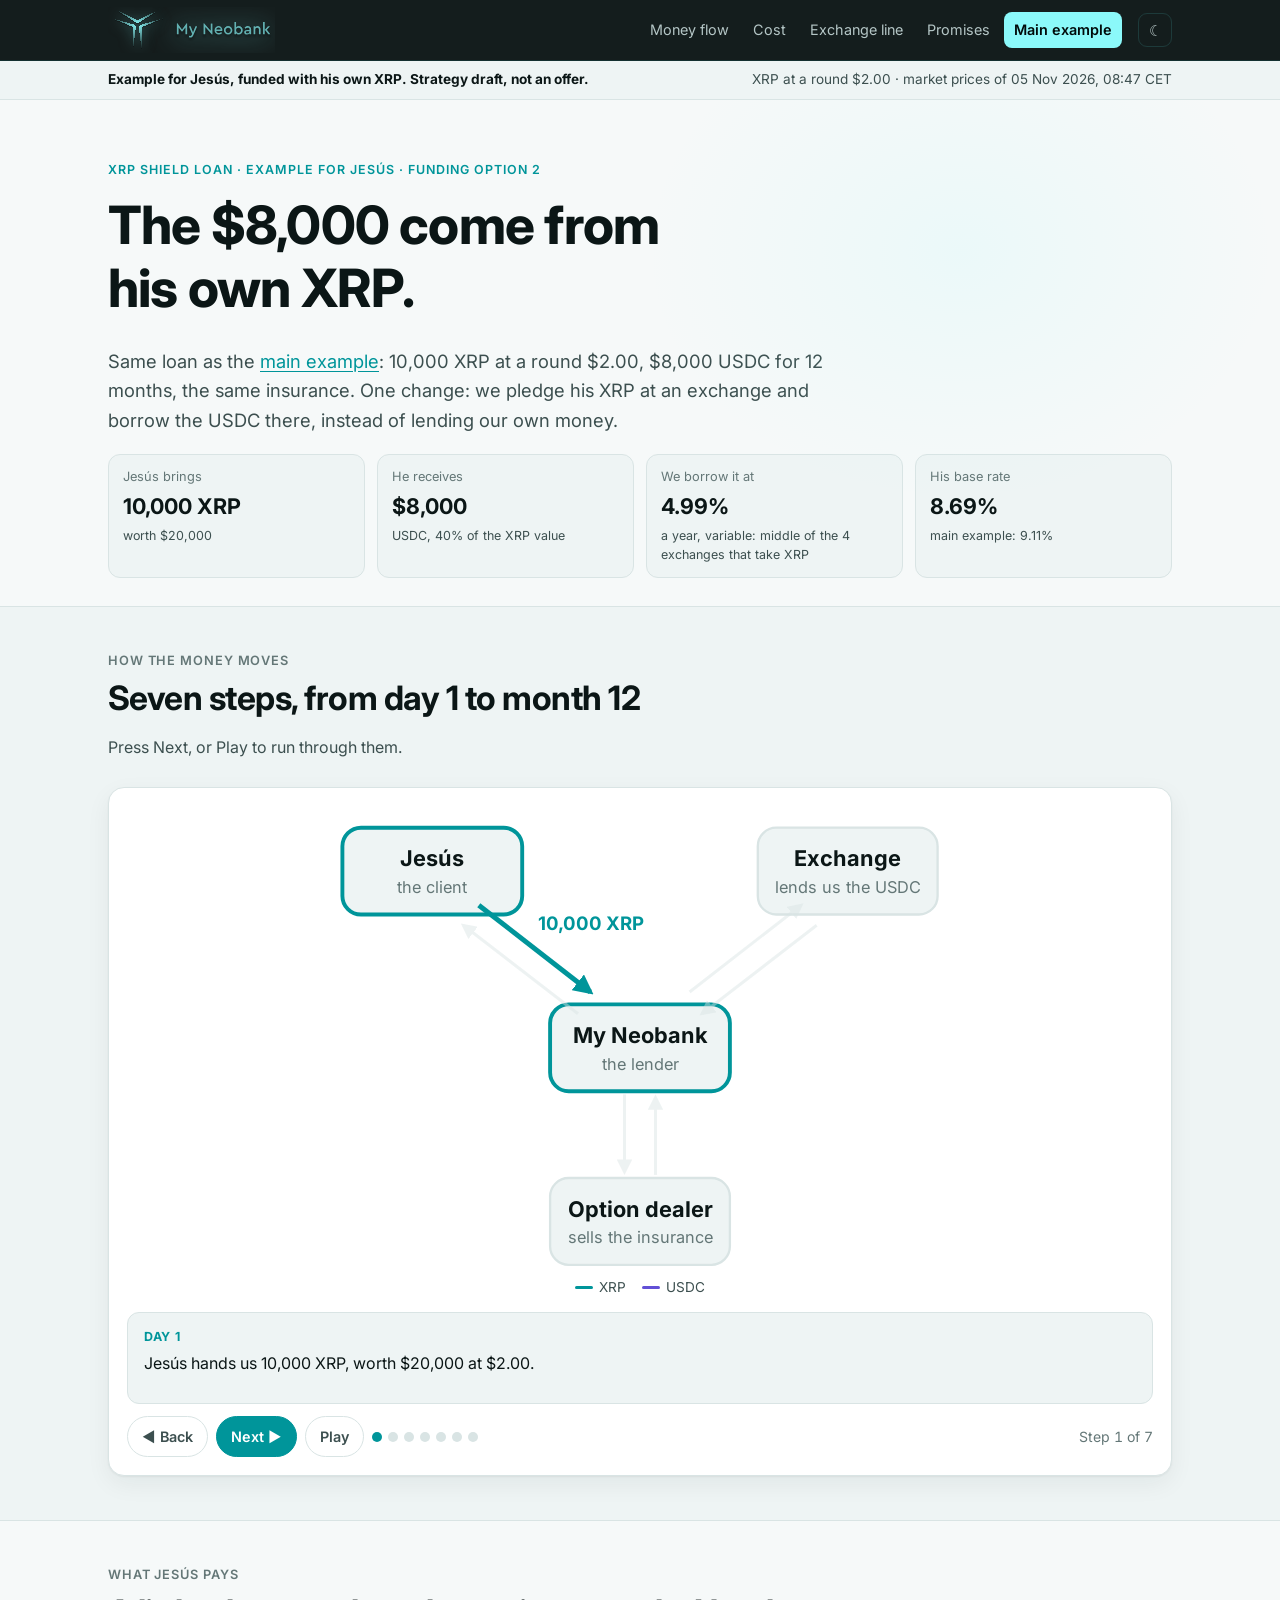
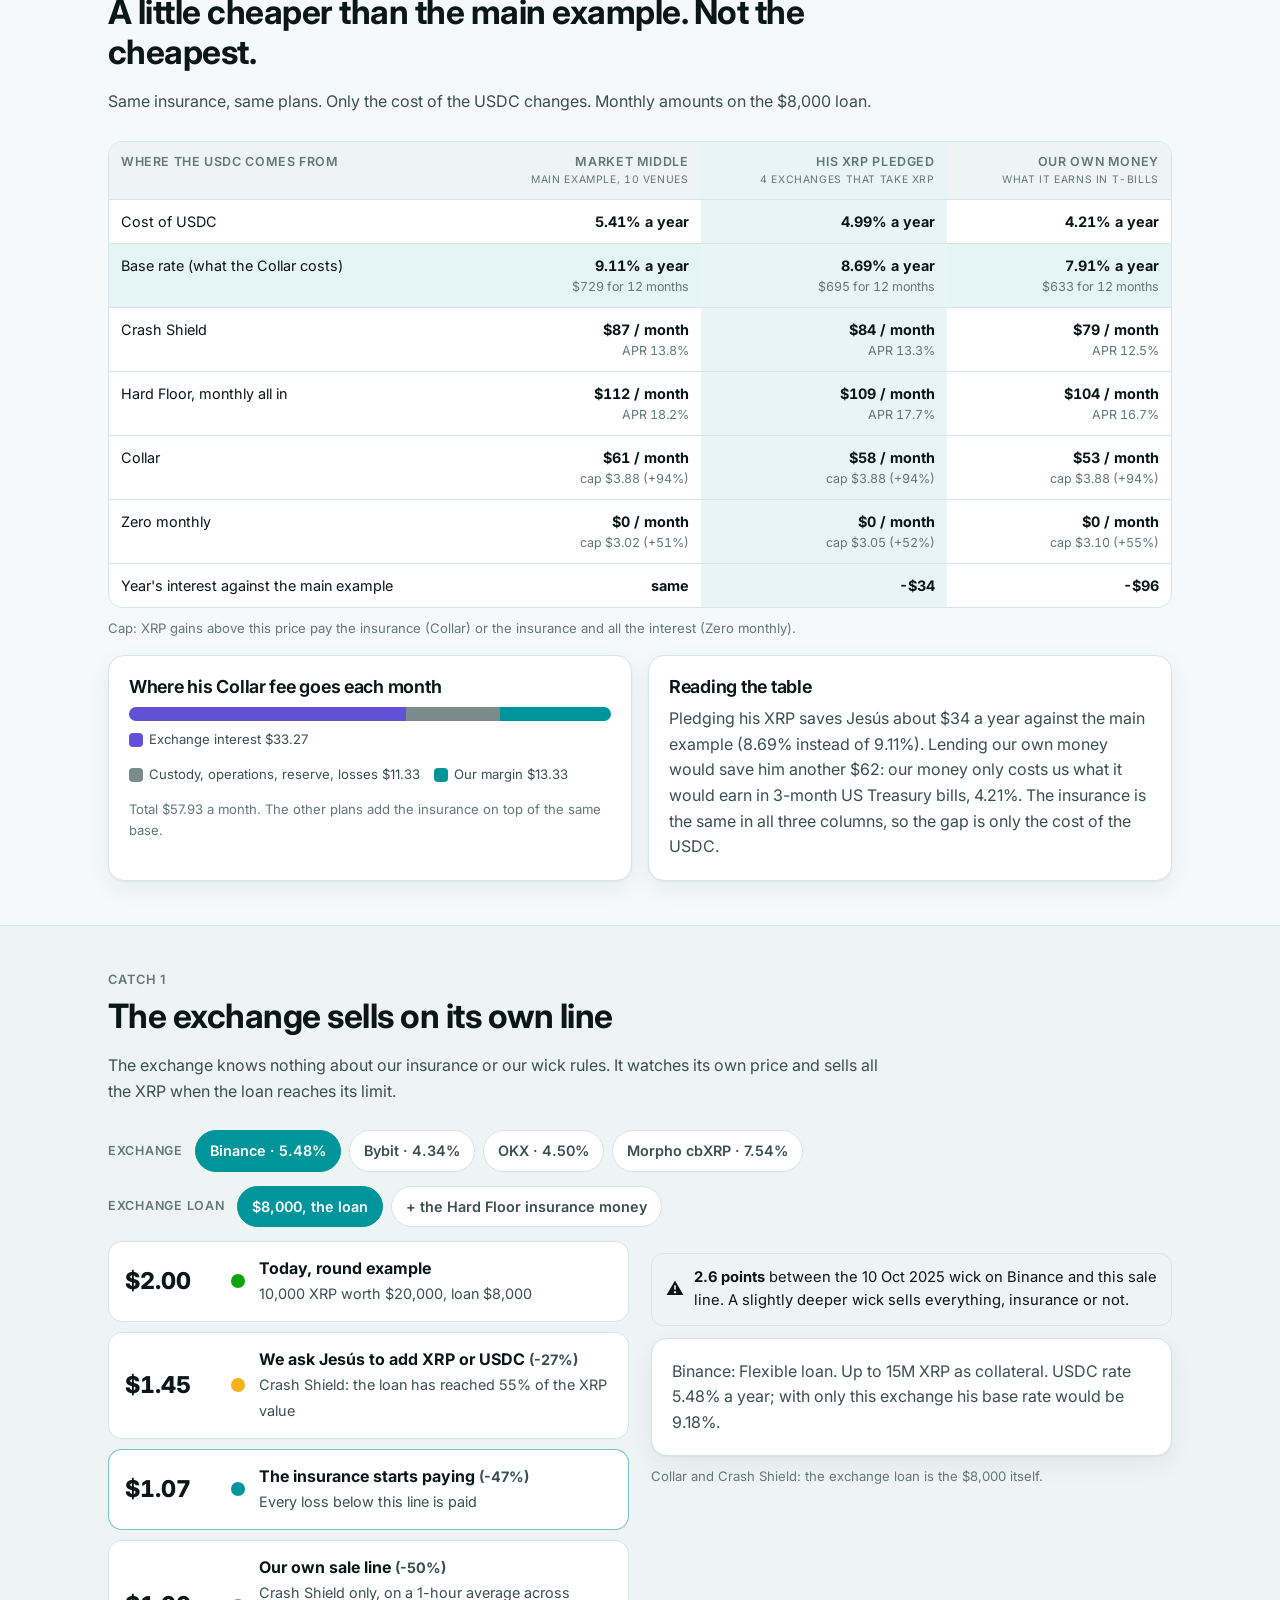
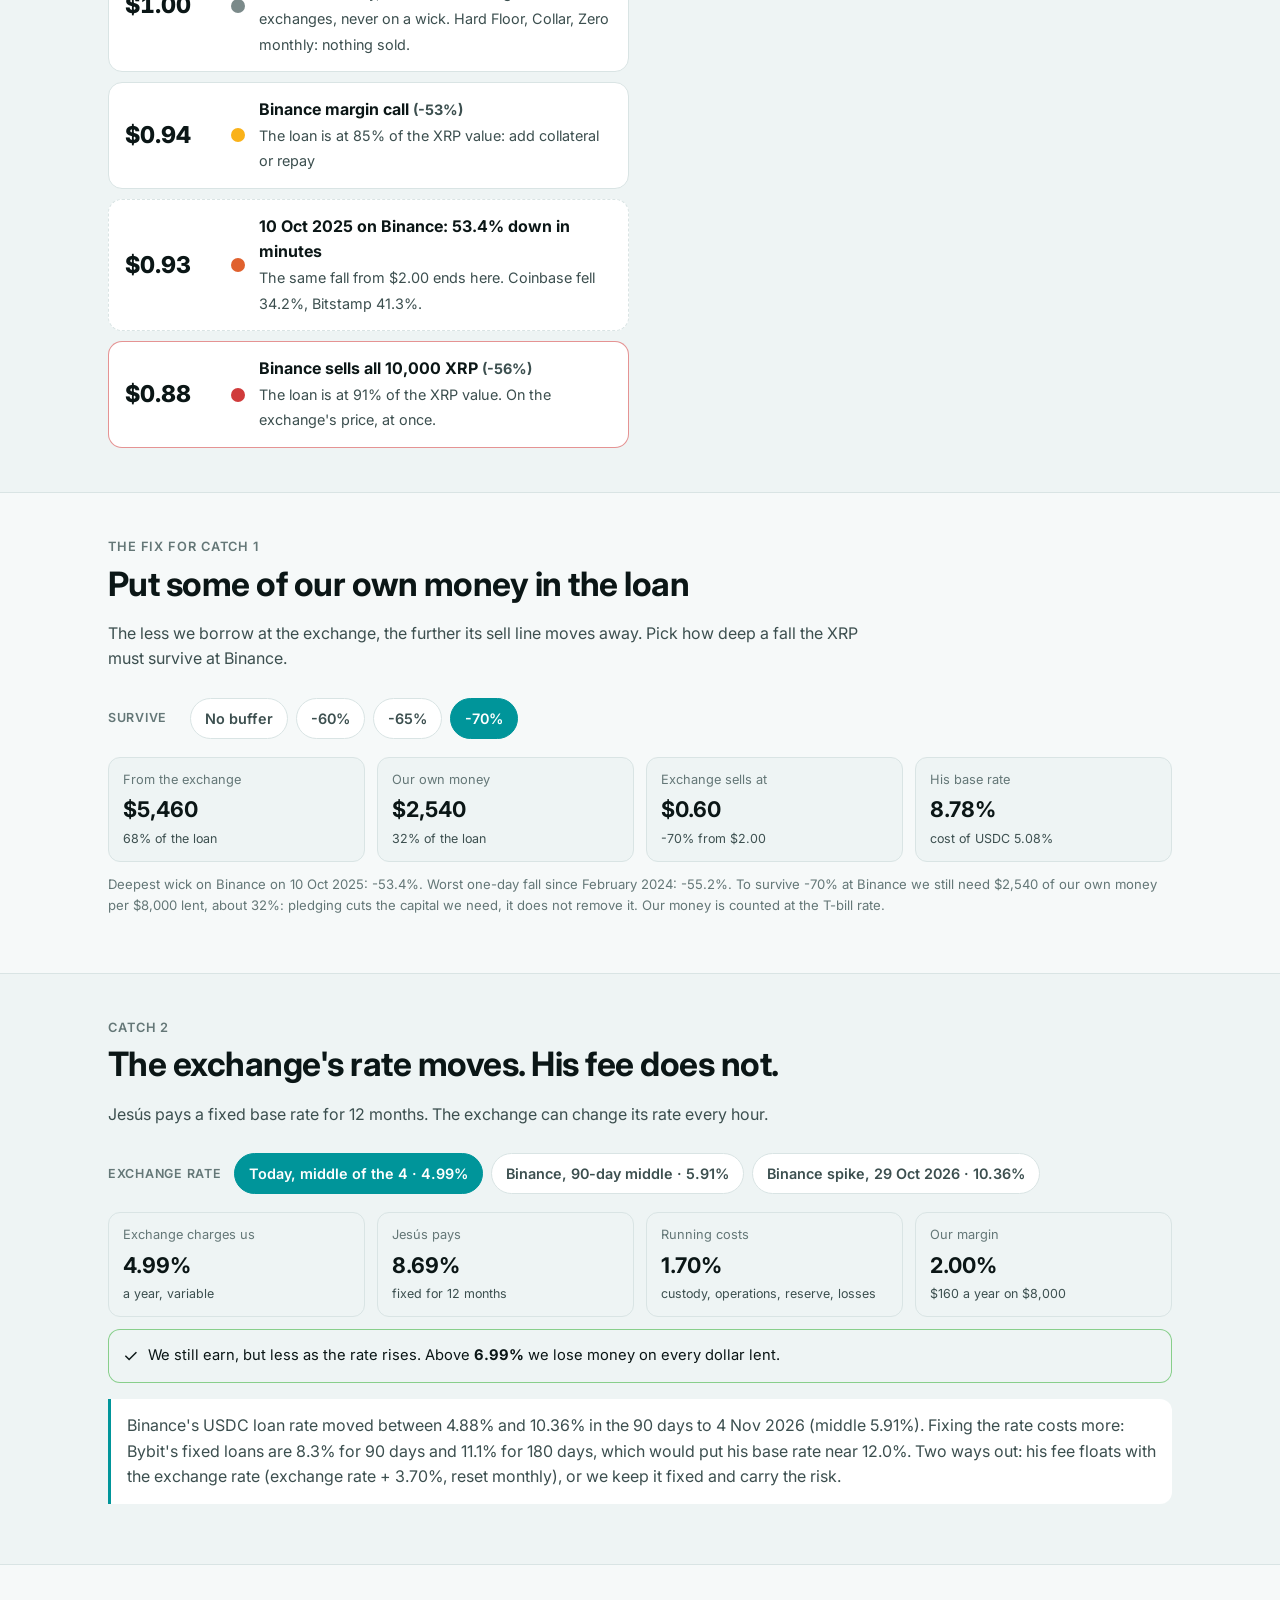
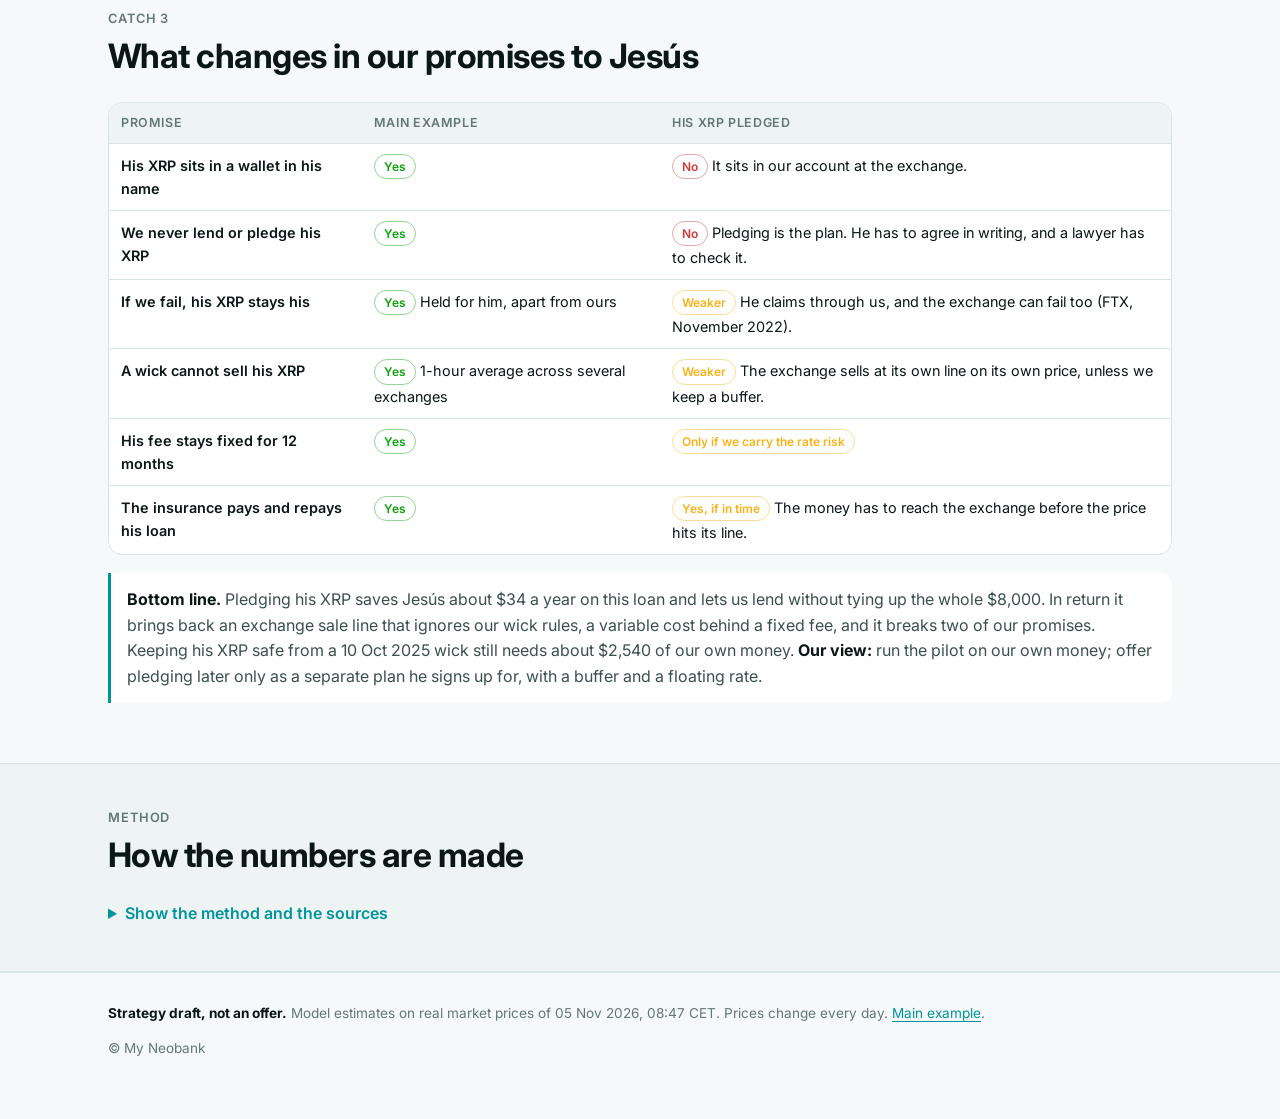
==== commit a3f8ddd4: "Jesús pages: remove links to the client and strategy pages (they show the live XRP price) Co-Authore" ====
--- a/jesus-pledge.html
+++ b/jesus-pledge.html
@@ -55,14 +55,13 @@
 <body>
 <header class="top">
   <div class="wrap">
-    <a class="logo" href="index.html" aria-label="My Neobank home"><img src="assets/logo.svg" alt="My Neobank"></a>
+    <a class="logo" href="jesus.html" aria-label="Main example for Jesús"><img src="assets/logo.svg" alt="My Neobank"></a>
     <nav class="nav" aria-label="Sections">
       <a class="hide-sm" href="#flow">Money flow</a>
       <a class="hide-sm" href="#cost">Cost</a>
       <a class="hide-sm" href="#line">Exchange line</a>
       <a class="hide-sm" href="#promises">Promises</a>
-      <a class="hide-xs" href="jesus.html">Main example</a>
-      <a class="cta" href="strategy.html">Strategy</a>
+      <a class="cta" href="jesus.html">Main example</a>
     </nav>
     <button class="theme-btn" type="button" aria-label="Switch theme"></button>
   </div>
@@ -224,7 +223,7 @@
 
 <footer>
   <div class="wrap">
-    <p><strong>Strategy draft, not an offer.</strong> Model estimates on real market prices of <span data-snap="generated_cet"></span>. Prices change every day. <a href="jesus.html">Main example</a> &middot; <a href="strategy.html">Strategy</a> &middot; <a href="index.html">Client view</a>.</p>
+    <p><strong>Strategy draft, not an offer.</strong> Model estimates on real market prices of <span data-snap="generated_cet"></span>. Prices change every day. <a href="jesus.html">Main example</a>.</p>
     <p>&copy; My Neobank</p>
   </div>
 </footer>
